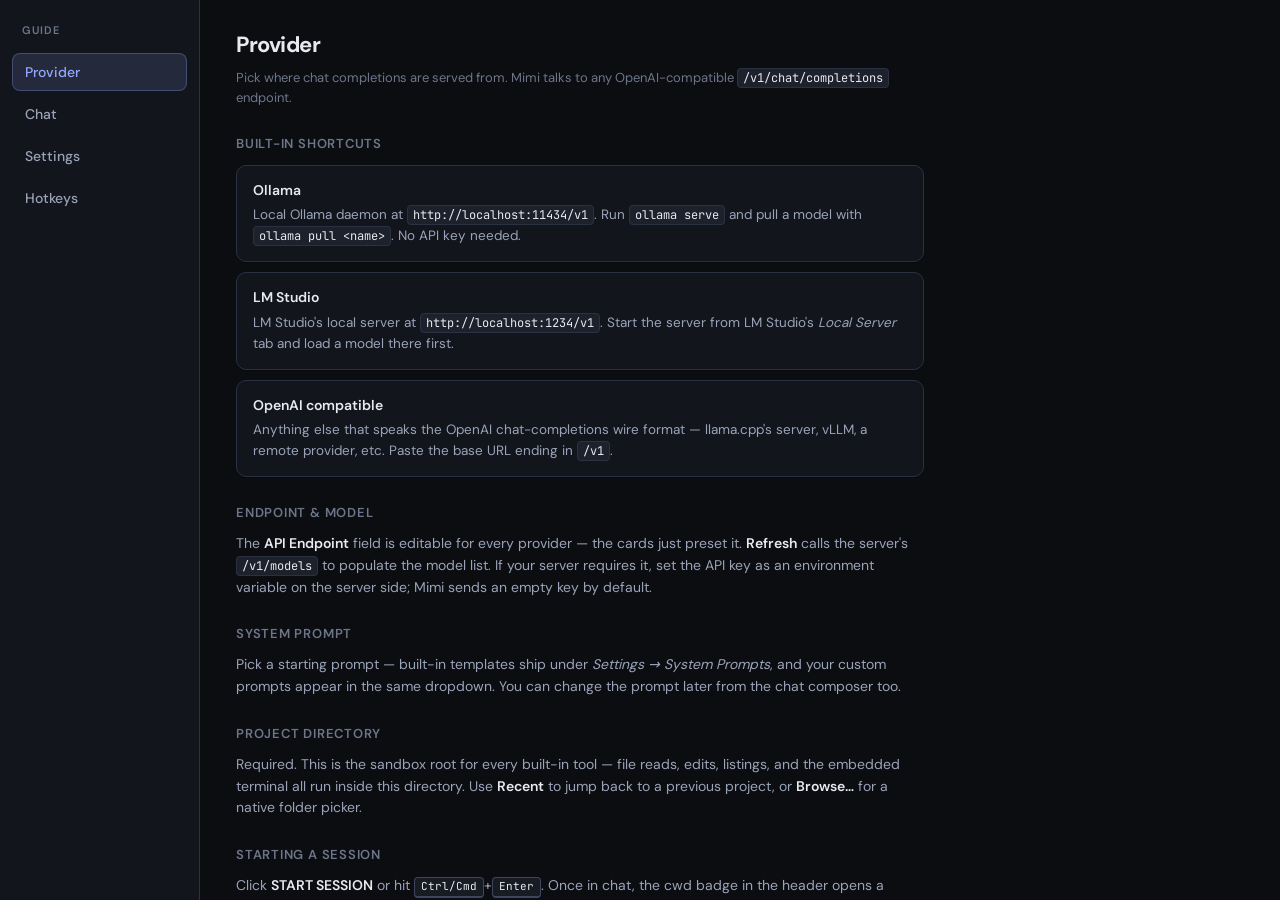
==== src/frontend/help.html @ 5d168970 "Add terminal and user guide" ====
<!DOCTYPE html>
<html lang="en">
<head>
<meta charset="UTF-8">
<meta name="viewport" content="width=device-width, initial-scale=1.0">
<title>Mimi Chat — Guide</title>
<link rel="stylesheet" href="assets/dm-sans/dm-sans.css">
<link rel="stylesheet" href="assets/jetbrains-mono/jetbrains-mono.css">
<link rel="stylesheet" href="theme.css">
<style>
/* Help-window overrides on top of the main app's theme. */
html, body { height: 100%; }
body {
  margin: 0;
  background: var(--canvas);
  color: var(--text);
  font-family: var(--font);
  font-size: 14px;
  line-height: 1.55;
  overflow: hidden;
}
#help-app {
  display: flex;
  height: 100vh;
  width: 100%;
}

/* ── Sidebar ── */
.help-side {
  width: 200px;
  flex-shrink: 0;
  background: var(--surface);
  border-right: 1px solid var(--border);
  padding: 18px 12px;
  display: flex;
  flex-direction: column;
  gap: 4px;
  overflow-y: auto;
}
.help-side-title {
  font-size: 11px;
  font-weight: 600;
  letter-spacing: 0.08em;
  color: var(--text-muted);
  text-transform: uppercase;
  padding: 4px 10px 10px;
}
.help-nav-item {
  background: transparent;
  border: 1px solid transparent;
  color: var(--text-secondary);
  font-family: var(--font);
  font-size: 14px;
  font-weight: 500;
  text-align: left;
  padding: 9px 12px;
  border-radius: var(--radius-sm);
  cursor: pointer;
  transition: color 0.15s, background 0.15s, border-color 0.15s;
}
.help-nav-item:hover {
  color: var(--text);
  background: var(--surface-muted);
}
.help-nav-item.active {
  color: var(--accent);
  background: var(--accent-soft);
  border-color: rgba(147, 168, 255, 0.28);
}

/* ── Content ── */
.help-main {
  flex: 1;
  min-width: 0;
  overflow-y: auto;
}
.help-page { display: none; padding: 28px 36px 48px; max-width: 760px; }
.help-page.active { display: block; }

.help-page h1 {
  margin: 0 0 6px;
  font-size: 22px;
  font-weight: 700;
  letter-spacing: -0.02em;
  color: var(--text);
}
.help-page .help-lede {
  margin: 0 0 22px;
  color: var(--text-muted);
  font-size: 13px;
}
.help-page h2 {
  margin: 26px 0 10px;
  font-size: 13px;
  font-weight: 600;
  letter-spacing: 0.06em;
  text-transform: uppercase;
  color: var(--text-muted);
}
.help-page p { margin: 0 0 12px; color: var(--text-secondary); }
.help-page strong { color: var(--text); font-weight: 600; }
.help-page code {
  font-family: var(--mono);
  font-size: 12px;
  background: var(--surface-muted);
  border: 1px solid var(--border);
  border-radius: 4px;
  padding: 1px 5px;
  color: var(--text);
}
.help-page kbd {
  display: inline-block;
  font-family: var(--mono);
  font-size: 11px;
  background: var(--surface-raised);
  border: 1px solid var(--border-strong);
  border-bottom-width: 2px;
  border-radius: 4px;
  padding: 1px 6px;
  color: var(--text);
  white-space: nowrap;
  line-height: 1.4;
}
.help-page .card {
  background: var(--surface);
  border: 1px solid var(--border);
  border-radius: var(--radius-md);
  padding: 14px 16px;
  margin: 10px 0;
}
.help-page .card + .card { margin-top: 10px; }
.help-page .card-title {
  font-weight: 600;
  color: var(--text);
  margin-bottom: 4px;
}
.help-page .card-body {
  color: var(--text-secondary);
  font-size: 13.5px;
}
.help-page ul {
  margin: 6px 0 12px;
  padding-left: 20px;
  color: var(--text-secondary);
}
.help-page li { margin: 4px 0; }
.help-page li > strong { color: var(--text); }

/* ── Hotkeys table ── */
.hk-group { margin: 14px 0 22px; }
.hk-group-title {
  font-size: 12px;
  font-weight: 600;
  letter-spacing: 0.06em;
  text-transform: uppercase;
  color: var(--accent);
  margin-bottom: 8px;
}
.hk-table {
  width: 100%;
  border-collapse: collapse;
  background: var(--surface);
  border: 1px solid var(--border);
  border-radius: var(--radius-md);
  overflow: hidden;
}
.hk-table tr + tr td { border-top: 1px solid var(--border); }
.hk-table td {
  padding: 8px 14px;
  font-size: 13px;
  vertical-align: top;
  color: var(--text-secondary);
}
.hk-table td:first-child {
  width: 220px;
  white-space: nowrap;
  color: var(--text);
}
</style>
</head>
<body>

<div id="help-app">
  <nav class="help-side" role="tablist" aria-label="Guide sections">
    <div class="help-side-title">Guide</div>
    <button type="button" class="help-nav-item active" data-page="provider" role="tab">Provider</button>
    <button type="button" class="help-nav-item" data-page="chat" role="tab">Chat</button>
    <button type="button" class="help-nav-item" data-page="settings" role="tab">Settings</button>
    <button type="button" class="help-nav-item" data-page="hotkeys" role="tab">Hotkeys</button>
  </nav>

  <main class="help-main">

    <!-- ─────────── PROVIDER ─────────── -->
    <section class="help-page active" id="page-provider" role="tabpanel" aria-label="Provider">
      <h1>Provider</h1>
      <p class="help-lede">Pick where chat completions are served from. Mimi talks to any OpenAI-compatible <code>/v1/chat/completions</code> endpoint.</p>

      <h2>Built-in shortcuts</h2>
      <div class="card">
        <div class="card-title">Ollama</div>
        <div class="card-body">Local Ollama daemon at <code>http://localhost:11434/v1</code>. Run <code>ollama serve</code> and pull a model with <code>ollama pull &lt;name&gt;</code>. No API key needed.</div>
      </div>
      <div class="card">
        <div class="card-title">LM Studio</div>
        <div class="card-body">LM Studio's local server at <code>http://localhost:1234/v1</code>. Start the server from LM Studio's <em>Local Server</em> tab and load a model there first.</div>
      </div>
      <div class="card">
        <div class="card-title">OpenAI compatible</div>
        <div class="card-body">Anything else that speaks the OpenAI chat-completions wire format — llama.cpp's server, vLLM, a remote provider, etc. Paste the base URL ending in <code>/v1</code>.</div>
      </div>

      <h2>Endpoint &amp; model</h2>
      <p>The <strong>API Endpoint</strong> field is editable for every provider — the cards just preset it. <strong>Refresh</strong> calls the server's <code>/v1/models</code> to populate the model list. If your server requires it, set the API key as an environment variable on the server side; Mimi sends an empty key by default.</p>

      <h2>System prompt</h2>
      <p>Pick a starting prompt — built-in templates ship under <em>Settings → System Prompts</em>, and your custom prompts appear in the same dropdown. You can change the prompt later from the chat composer too.</p>

      <h2>Project directory</h2>
      <p>Required. This is the sandbox root for every built-in tool — file reads, edits, listings, and the embedded terminal all run inside this directory. Use <strong>Recent</strong> to jump back to a previous project, or <strong>Browse…</strong> for a native folder picker.</p>

      <h2>Starting a session</h2>
      <p>Click <strong>START SESSION</strong> or hit <kbd>Ctrl/Cmd</kbd>+<kbd>Enter</kbd>. Once in chat, the cwd badge in the header opens a directory switcher and the model badge swaps the active model — to change <em>provider</em> or <em>endpoint</em>, restart Mimi.</p>
    </section>

    <!-- ─────────── CHAT ─────────── -->
    <section class="help-page" id="page-chat" role="tabpanel" aria-label="Chat">
      <h1>Chat</h1>
      <p class="help-lede">The composer is the home base. Most features are one keystroke or one badge away.</p>

      <h2>Composer basics</h2>
      <ul>
        <li><strong>Send:</strong> <kbd>Enter</kbd>. <strong>Newline:</strong> <kbd>Shift</kbd>+<kbd>Enter</kbd>.</li>
        <li><strong>Focus from anywhere:</strong> <kbd>Ctrl/Cmd</kbd>+<kbd>I</kbd>.</li>
        <li><strong>Stop a reply mid-stream:</strong> the <em>stop</em> button or <kbd>Esc</kbd>.</li>
      </ul>

      <h2>Images</h2>
      <p>Mimi supports image input on vision models. Three ways to attach:</p>
      <ul>
        <li><strong>Drag &amp; drop</strong> image files straight into the composer — no need to aim for a tiny target, anywhere on the input is fine.</li>
        <li><strong>Paste</strong> from the clipboard with <kbd>Ctrl/Cmd</kbd>+<kbd>V</kbd> (e.g. after a screenshot).</li>
        <li>Each attached image becomes a draggable pill above the text. Reorder by dragging; remove with the × on the pill.</li>
      </ul>

      <h2>Extended thinking</h2>
      <p>The <strong>thinking</strong> badge toggles whether the request asks the model for its hidden reasoning track. When on, thinking blocks render as collapsible cards above the reply. Toggle from the badge, with <kbd>Ctrl/Cmd</kbd>+<kbd>T</kbd>, or the <code>/think</code> slash command.</p>

      <h2>Accept Edits</h2>
      <p>The <strong>Accept Edits</strong> badge controls the tool permission flow. When <em>off</em>, every mutating tool call (edits, file moves, terminal writes you've gated, etc.) opens a permission modal. When <em>on</em>, calls run immediately — still sandboxed to the project directory. Toggle from the badge, with <kbd>Shift</kbd>+<kbd>Tab</kbd>, or <code>/autoedit</code>.</p>

      <div class="card">
        <div class="card-title">The tool-permission modal</div>
        <div class="card-body">Shows the tool name and a preview of the action. <kbd>Ctrl/Cmd</kbd>+<kbd>Enter</kbd> allows, <kbd>Esc</kbd> denies. Use the deny-reason field (<kbd>Alt</kbd>+<kbd>Esc</kbd> to focus it) to give the model a hint about what to do differently.</div>
      </div>

      <h2>System prompts</h2>
      <p>The prompt badge in the input bar shows the active system prompt. Click it (or <kbd>Ctrl/Cmd</kbd>+<kbd>P</kbd>, or <code>/system</code>) to switch. Manage the full library under <em>Settings → System Prompts</em>.</p>

      <h2>Slash commands</h2>
      <p>Type <kbd>/</kbd> at the start of an empty composer for the menu, or just type the command and send.</p>
      <ul>
        <li><code>/clear</code> — wipe the conversation context.</li>
        <li><code>/think</code> — toggle extended thinking.</li>
        <li><code>/autoedit</code> — toggle Accept-Edits.</li>
        <li><code>/model</code> — open the model picker.</li>
        <li><code>/system</code> — open the system-prompt picker.</li>
        <li><code>/save-md</code> — export the conversation as Markdown.</li>
        <li><code>/save-json</code> — export the raw conversation + tool payload as JSON (debug).</li>
      </ul>

      <h2>Terminal snapshots (<kbd>@</kbd>)</h2>
      <p>Type <kbd>@</kbd> in the composer to attach a snapshot of an open terminal tab into the message — useful for asking the model about command output without copy/pasting.</p>

      <h2>Embedded terminal</h2>
      <p>Toggle the panel with <kbd>Ctrl/Cmd</kbd>+<kbd>Shift</kbd>+<kbd>`</kbd>. It opens a real PTY rooted in your project directory. Tabs: <kbd>Ctrl/Cmd</kbd>+<kbd>Shift</kbd>+<kbd>T</kbd> new, <kbd>Ctrl/Cmd</kbd>+<kbd>Shift</kbd>+<kbd>W</kbd> close, <kbd>Ctrl/Cmd</kbd>+<kbd>PgUp</kbd>/<kbd>PgDn</kbd> switch, <kbd>F2</kbd> rename.</p>

      <h2>Scrolling &amp; follow</h2>
      <ul>
        <li><kbd>Ctrl/Cmd</kbd>+<kbd>J</kbd> jumps to the bottom and re-engages auto-follow.</li>
        <li><kbd>Ctrl/Cmd</kbd>+<kbd>K</kbd> scrolls to the top of the latest assistant turn.</li>
        <li>The <em>follow</em> toggle in the scroll cluster controls whether new tokens auto-scroll the view down.</li>
      </ul>

      <h2>Copy &amp; export</h2>
      <p>Each message, thinking block, and tool card has a copy button that lifts the raw content to your clipboard. For full-conversation export, use <code>/save-md</code> or <code>/save-json</code>.</p>
    </section>

    <!-- ─────────── SETTINGS ─────────── -->
    <section class="help-page" id="page-settings" role="tabpanel" aria-label="Settings">
      <h1>Settings</h1>
      <p class="help-lede">Open from the gear button in any header or with <kbd>Ctrl/Cmd</kbd>+<kbd>,</kbd>. Same hotkey closes it. Cycle tabs with <kbd>Ctrl</kbd>+<kbd>PgUp</kbd>/<kbd>PgDn</kbd> (or <kbd>Cmd</kbd>+<kbd>Shift</kbd>+<kbd>[</kbd>/<kbd>]</kbd> on macOS).</p>

      <h2>System Prompts</h2>
      <p>A library of system prompts, stored under <code>~/.mimi-chat/</code>. The left pane lists prompts; the right pane is the editor.</p>
      <ul>
        <li><strong>+ Add from template</strong> seeds a new prompt from one of the built-in role templates (coding agent, writing editor, tutor, brainstorm partner, etc.).</li>
        <li><strong>+ New</strong> creates a blank prompt; <strong>Clone</strong> duplicates the selected one; <strong>Delete</strong> removes it.</li>
        <li>The <em>active</em> prompt is set from the chat composer or the setup screen, not here.</li>
      </ul>

      <h2>Sampling</h2>
      <p>These fields are merged into every <code>/v1/chat/completions</code> request. Backends that don't support a field usually ignore it.</p>
      <ul>
        <li><strong>Temperature</strong> — randomness of token choice (typical 0–1).</li>
        <li><strong>Top-p</strong> — nucleus sampling mass (0–1).</li>
        <li><strong>Top-k</strong> — limit to the <em>k</em> most likely tokens (llama.cpp-style backends).</li>
        <li><strong>Min-p</strong> — dynamic probability floor relative to the top token.</li>
        <li><strong>Repeat penalty</strong> — discourages repeating tokens (<code>1</code> = off on most servers).</li>
      </ul>
      <p><em>Restore defaults</em> resets every field at once.</p>

      <h2>Tools</h2>
      <p>Two sub-sections.</p>
      <ul>
        <li><strong><code>read_file</code> token cap</strong> — if a single read would return more than this many estimated tokens, the call is refused so the model re-reads in parts via <code>offset</code> and <code>limit</code>. Default <code>10000</code>.</li>
        <li><strong>Built-in tools</strong> — per-tool permission policy (<em>Allow</em> or <em>Ask</em>). Read-only tools default to Allow; mutating tools default to Ask. The chat-side <strong>Accept Edits</strong> badge bypasses every Ask while it's on.</li>
      </ul>

      <h2>Ignore</h2>
      <p>Patterns matching these are skipped by file-listing/search tools and refused by file-touching tools. The goal is to keep small models from wasting context on caches, deps, and build outputs.</p>
      <ul>
        <li><strong>Honor project <code>.gitignore</code></strong> — when on, the project root's <code>.gitignore</code> is layered on top of the patterns below.</li>
        <li><strong>Patterns</strong> — one per line, <code>.gitignore</code> syntax. Negation (<code>!</code>) and trailing-slash directory rules work like in git. <code>#</code> starts a comment.</li>
      </ul>

      <h2>DevTools</h2>
      <p>The <em>DevTools</em> button in the settings header opens Chromium's bundled inspector attached to this window. <kbd>Ctrl/Cmd</kbd>+<kbd>Shift</kbd>+<kbd>I</kbd> works from anywhere in the app.</p>
    </section>

    <!-- ─────────── HOTKEYS ─────────── -->
    <section class="help-page" id="page-hotkeys" role="tabpanel" aria-label="Hotkeys">
      <h1>Hotkeys</h1>
      <p class="help-lede">Organized by where each one is active. macOS users: <kbd>Cmd</kbd> wherever <kbd>Ctrl</kbd> is shown unless noted.</p>

      <div class="hk-group">
        <div class="hk-group-title">Global</div>
        <table class="hk-table">
          <tr><td><kbd>Ctrl/Cmd</kbd>+<kbd>,</kbd></td><td>Toggle Settings</td></tr>
          <tr><td><kbd>Ctrl/Cmd</kbd>+<kbd>Shift</kbd>+<kbd>I</kbd></td><td>Open Chromium DevTools</td></tr>
        </table>
      </div>

      <div class="hk-group">
        <div class="hk-group-title">Setup screen</div>
        <table class="hk-table">
          <tr><td><kbd>Ctrl/Cmd</kbd>+<kbd>Enter</kbd></td><td>Start the session</td></tr>
        </table>
      </div>

      <div class="hk-group">
        <div class="hk-group-title">Chat — composer</div>
        <table class="hk-table">
          <tr><td><kbd>Ctrl/Cmd</kbd>+<kbd>I</kbd></td><td>Focus the composer</td></tr>
          <tr><td><kbd>Enter</kbd></td><td>Send message</td></tr>
          <tr><td><kbd>Shift</kbd>+<kbd>Enter</kbd></td><td>Insert a line break</td></tr>
          <tr><td><kbd>Esc</kbd></td><td>Stop the in-flight reply</td></tr>
          <tr><td><kbd>/</kbd></td><td>Open the slash-command menu</td></tr>
          <tr><td><kbd>@</kbd></td><td>Insert a terminal-snapshot reference</td></tr>
          <tr><td><kbd>Ctrl/Cmd</kbd>+<kbd>T</kbd></td><td>Toggle extended thinking</td></tr>
          <tr><td><kbd>Shift</kbd>+<kbd>Tab</kbd></td><td>Toggle Accept-Edits</td></tr>
          <tr><td><kbd>Ctrl/Cmd</kbd>+<kbd>P</kbd></td><td>Toggle the system-prompt picker</td></tr>
          <tr><td><kbd>Ctrl/Cmd</kbd>+<kbd>Z</kbd> / <kbd>Y</kbd></td><td>Undo / redo composer text</td></tr>
        </table>
      </div>

      <div class="hk-group">
        <div class="hk-group-title">Chat — viewport</div>
        <table class="hk-table">
          <tr><td><kbd>Ctrl/Cmd</kbd>+<kbd>J</kbd></td><td>Jump to bottom + resume follow</td></tr>
          <tr><td><kbd>Ctrl/Cmd</kbd>+<kbd>K</kbd></td><td>Top of the latest assistant turn</td></tr>
        </table>
      </div>

      <div class="hk-group">
        <div class="hk-group-title">Slash menu &amp; pickers</div>
        <table class="hk-table">
          <tr><td><kbd>↑</kbd> / <kbd>↓</kbd></td><td>Move highlight</td></tr>
          <tr><td><kbd>Enter</kbd> (slash) / <kbd>Tab</kbd></td><td>Run highlighted command</td></tr>
          <tr><td><kbd>Enter</kbd> (picker)</td><td>Select highlighted item</td></tr>
          <tr><td><kbd>Esc</kbd></td><td>Close the menu / picker</td></tr>
        </table>
      </div>

      <div class="hk-group">
        <div class="hk-group-title">Tool-permission modal</div>
        <table class="hk-table">
          <tr><td><kbd>Ctrl/Cmd</kbd>+<kbd>Enter</kbd></td><td>Allow the call</td></tr>
          <tr><td><kbd>Esc</kbd></td><td>Deny the call</td></tr>
          <tr><td><kbd>Alt</kbd>+<kbd>Esc</kbd></td><td>Focus the deny-reason field</td></tr>
        </table>
      </div>

      <div class="hk-group">
        <div class="hk-group-title">Terminal panel (chat screen)</div>
        <table class="hk-table">
          <tr><td><kbd>Ctrl/Cmd</kbd>+<kbd>Shift</kbd>+<kbd>`</kbd></td><td>Toggle terminal panel</td></tr>
          <tr><td><kbd>Ctrl/Cmd</kbd>+<kbd>Shift</kbd>+<kbd>T</kbd></td><td>New tab</td></tr>
          <tr><td><kbd>Ctrl/Cmd</kbd>+<kbd>Shift</kbd>+<kbd>W</kbd></td><td>Close current tab</td></tr>
          <tr><td><kbd>Ctrl</kbd>+<kbd>PgUp</kbd> / <kbd>PgDn</kbd></td><td>Switch tabs (Linux / Windows)</td></tr>
          <tr><td><kbd>Cmd</kbd>+<kbd>Shift</kbd>+<kbd>[</kbd> / <kbd>]</kbd></td><td>Switch tabs (macOS)</td></tr>
          <tr><td><kbd>F2</kbd> or double-click label</td><td>Rename current tab</td></tr>
          <tr><td><kbd>Esc</kbd></td><td>Close terminal panel</td></tr>
        </table>
      </div>

      <div class="hk-group">
        <div class="hk-group-title">Settings screen</div>
        <table class="hk-table">
          <tr><td><kbd>Ctrl</kbd>+<kbd>PgUp</kbd> / <kbd>PgDn</kbd></td><td>Cycle tabs (Linux / Windows)</td></tr>
          <tr><td><kbd>Cmd</kbd>+<kbd>Shift</kbd>+<kbd>[</kbd> / <kbd>]</kbd></td><td>Cycle tabs (macOS)</td></tr>
        </table>
      </div>
    </section>

  </main>
</div>

<script>
(function () {
  const items = document.querySelectorAll('.help-nav-item');
  const pages = document.querySelectorAll('.help-page');

  function show(name) {
    items.forEach(b => b.classList.toggle('active', b.dataset.page === name));
    pages.forEach(p => p.classList.toggle('active', p.id === 'page-' + name));
    try { history.replaceState(null, '', '#' + name); } catch {}
    const main = document.querySelector('.help-main');
    if (main) main.scrollTop = 0;
  }

  items.forEach(b => b.addEventListener('click', () => show(b.dataset.page)));

  // Deep-link via hash so the host can hint a starting page.
  const initial = (location.hash || '').replace(/^#/, '');
  const valid = ['provider', 'chat', 'settings', 'hotkeys'];
  if (valid.includes(initial)) show(initial);
})();
</script>
</body>
</html>
---- src/frontend/assets/dm-sans/dm-sans.css ----
/* DM Sans — self-hosted subset matching theme (latin + latin-ext, weights 400–700).
   See LICENSE.txt and SOURCE.txt. */

@font-face {
  font-family: 'DM Sans';
  font-style: normal;
  font-weight: 400;
  font-display: swap;
  src: url(./rP2Hp2ywxg089UriCZ2IHSeH.woff2) format('woff2');
  unicode-range: U+0100-02BA, U+02BD-02C5, U+02C7-02CC, U+02CE-02D7, U+02DD-02FF, U+0304, U+0308, U+0329, U+1D00-1DBF, U+1E00-1E9F, U+1EF2-1EFF, U+2020, U+20A0-20AB, U+20AD-20C0, U+2113, U+2C60-2C7F, U+A720-A7FF;
}

@font-face {
  font-family: 'DM Sans';
  font-style: normal;
  font-weight: 400;
  font-display: swap;
  src: url(./rP2Hp2ywxg089UriCZOIHQ.woff2) format('woff2');
  unicode-range: U+0000-00FF, U+0131, U+0152-0153, U+02BB-02BC, U+02C6, U+02DA, U+02DC, U+0304, U+0308, U+0329, U+2000-206F, U+20AC, U+2122, U+2191, U+2193, U+2212, U+2215, U+FEFF, U+FFFD;
}

@font-face {
  font-family: 'DM Sans';
  font-style: normal;
  font-weight: 500;
  font-display: swap;
  src: url(./rP2Hp2ywxg089UriCZ2IHSeH.woff2) format('woff2');
  unicode-range: U+0100-02BA, U+02BD-02C5, U+02C7-02CC, U+02CE-02D7, U+02DD-02FF, U+0304, U+0308, U+0329, U+1D00-1DBF, U+1E00-1E9F, U+1EF2-1EFF, U+2020, U+20A0-20AB, U+20AD-20C0, U+2113, U+2C60-2C7F, U+A720-A7FF;
}

@font-face {
  font-family: 'DM Sans';
  font-style: normal;
  font-weight: 500;
  font-display: swap;
  src: url(./rP2Hp2ywxg089UriCZOIHQ.woff2) format('woff2');
  unicode-range: U+0000-00FF, U+0131, U+0152-0153, U+02BB-02BC, U+02C6, U+02DA, U+02DC, U+0304, U+0308, U+0329, U+2000-206F, U+20AC, U+2122, U+2191, U+2193, U+2212, U+2215, U+FEFF, U+FFFD;
}

@font-face {
  font-family: 'DM Sans';
  font-style: normal;
  font-weight: 600;
  font-display: swap;
  src: url(./rP2Hp2ywxg089UriCZ2IHSeH.woff2) format('woff2');
  unicode-range: U+0100-02BA, U+02BD-02C5, U+02C7-02CC, U+02CE-02D7, U+02DD-02FF, U+0304, U+0308, U+0329, U+1D00-1DBF, U+1E00-1E9F, U+1EF2-1EFF, U+2020, U+20A0-20AB, U+20AD-20C0, U+2113, U+2C60-2C7F, U+A720-A7FF;
}

@font-face {
  font-family: 'DM Sans';
  font-style: normal;
  font-weight: 600;
  font-display: swap;
  src: url(./rP2Hp2ywxg089UriCZOIHQ.woff2) format('woff2');
  unicode-range: U+0000-00FF, U+0131, U+0152-0153, U+02BB-02BC, U+02C6, U+02DA, U+02DC, U+0304, U+0308, U+0329, U+2000-206F, U+20AC, U+2122, U+2191, U+2193, U+2212, U+2215, U+FEFF, U+FFFD;
}

@font-face {
  font-family: 'DM Sans';
  font-style: normal;
  font-weight: 700;
  font-display: swap;
  src: url(./rP2Hp2ywxg089UriCZ2IHSeH.woff2) format('woff2');
  unicode-range: U+0100-02BA, U+02BD-02C5, U+02C7-02CC, U+02CE-02D7, U+02DD-02FF, U+0304, U+0308, U+0329, U+1D00-1DBF, U+1E00-1E9F, U+1EF2-1EFF, U+2020, U+20A0-20AB, U+20AD-20C0, U+2113, U+2C60-2C7F, U+A720-A7FF;
}

@font-face {
  font-family: 'DM Sans';
  font-style: normal;
  font-weight: 700;
  font-display: swap;
  src: url(./rP2Hp2ywxg089UriCZOIHQ.woff2) format('woff2');
  unicode-range: U+0000-00FF, U+0131, U+0152-0153, U+02BB-02BC, U+02C6, U+02DA, U+02DC, U+0304, U+0308, U+0329, U+2000-206F, U+20AC, U+2122, U+2191, U+2193, U+2212, U+2215, U+FEFF, U+FFFD;
}
---- src/frontend/assets/jetbrains-mono/jetbrains-mono.css ----
/* JetBrains Mono — self-hosted subset (weights 400, 500, 600).
   See LICENSE.txt and SOURCE.txt. */

@font-face {
  font-family: 'JetBrains Mono';
  font-style: normal;
  font-weight: 400;
  font-display: swap;
  src: url(./tDbv2o-flEEny0FZhsfKu5WU4zr3E_BX0PnT8RD8yKwBNntkaToggR7BYRbKPx3cwhsk.woff2) format('woff2');
  unicode-range: U+0460-052F, U+1C80-1C8A, U+20B4, U+2DE0-2DFF, U+A640-A69F, U+FE2E-FE2F;
}

@font-face {
  font-family: 'JetBrains Mono';
  font-style: normal;
  font-weight: 400;
  font-display: swap;
  src: url(./tDbv2o-flEEny0FZhsfKu5WU4zr3E_BX0PnT8RD8yKwBNntkaToggR7BYRbKPxTcwhsk.woff2) format('woff2');
  unicode-range: U+0301, U+0400-045F, U+0490-0491, U+04B0-04B1, U+2116;
}

@font-face {
  font-family: 'JetBrains Mono';
  font-style: normal;
  font-weight: 400;
  font-display: swap;
  src: url(./tDbv2o-flEEny0FZhsfKu5WU4zr3E_BX0PnT8RD8yKwBNntkaToggR7BYRbKPxPcwhsk.woff2) format('woff2');
  unicode-range: U+0370-0377, U+037A-037F, U+0384-038A, U+038C, U+038E-03A1, U+03A3-03FF;
}

@font-face {
  font-family: 'JetBrains Mono';
  font-style: normal;
  font-weight: 400;
  font-display: swap;
  src: url(./tDbv2o-flEEny0FZhsfKu5WU4zr3E_BX0PnT8RD8yKwBNntkaToggR7BYRbKPx_cwhsk.woff2) format('woff2');
  unicode-range: U+0102-0103, U+0110-0111, U+0128-0129, U+0168-0169, U+01A0-01A1, U+01AF-01B0, U+0300-0301, U+0303-0304, U+0308-0309, U+0323, U+0329, U+1EA0-1EF9, U+20AB;
}

@font-face {
  font-family: 'JetBrains Mono';
  font-style: normal;
  font-weight: 400;
  font-display: swap;
  src: url(./tDbv2o-flEEny0FZhsfKu5WU4zr3E_BX0PnT8RD8yKwBNntkaToggR7BYRbKPx7cwhsk.woff2) format('woff2');
  unicode-range: U+0100-02BA, U+02BD-02C5, U+02C7-02CC, U+02CE-02D7, U+02DD-02FF, U+0304, U+0308, U+0329, U+1D00-1DBF, U+1E00-1E9F, U+1EF2-1EFF, U+2020, U+20A0-20AB, U+20AD-20C0, U+2113, U+2C60-2C7F, U+A720-A7FF;
}

@font-face {
  font-family: 'JetBrains Mono';
  font-style: normal;
  font-weight: 400;
  font-display: swap;
  src: url(./tDbv2o-flEEny0FZhsfKu5WU4zr3E_BX0PnT8RD8yKwBNntkaToggR7BYRbKPxDcwg.woff2) format('woff2');
  unicode-range: U+0000-00FF, U+0131, U+0152-0153, U+02BB-02BC, U+02C6, U+02DA, U+02DC, U+0304, U+0308, U+0329, U+2000-206F, U+20AC, U+2122, U+2191, U+2193, U+2212, U+2215, U+FEFF, U+FFFD;
}

@font-face {
  font-family: 'JetBrains Mono';
  font-style: normal;
  font-weight: 500;
  font-display: swap;
  src: url(./tDbv2o-flEEny0FZhsfKu5WU4zr3E_BX0PnT8RD8yKwBNntkaToggR7BYRbKPx3cwhsk.woff2) format('woff2');
  unicode-range: U+0460-052F, U+1C80-1C8A, U+20B4, U+2DE0-2DFF, U+A640-A69F, U+FE2E-FE2F;
}

@font-face {
  font-family: 'JetBrains Mono';
  font-style: normal;
  font-weight: 500;
  font-display: swap;
  src: url(./tDbv2o-flEEny0FZhsfKu5WU4zr3E_BX0PnT8RD8yKwBNntkaToggR7BYRbKPxTcwhsk.woff2) format('woff2');
  unicode-range: U+0301, U+0400-045F, U+0490-0491, U+04B0-04B1, U+2116;
}

@font-face {
  font-family: 'JetBrains Mono';
  font-style: normal;
  font-weight: 500;
  font-display: swap;
  src: url(./tDbv2o-flEEny0FZhsfKu5WU4zr3E_BX0PnT8RD8yKwBNntkaToggR7BYRbKPxPcwhsk.woff2) format('woff2');
  unicode-range: U+0370-0377, U+037A-037F, U+0384-038A, U+038C, U+038E-03A1, U+03A3-03FF;
}

@font-face {
  font-family: 'JetBrains Mono';
  font-style: normal;
  font-weight: 500;
  font-display: swap;
  src: url(./tDbv2o-flEEny0FZhsfKu5WU4zr3E_BX0PnT8RD8yKwBNntkaToggR7BYRbKPx_cwhsk.woff2) format('woff2');
  unicode-range: U+0102-0103, U+0110-0111, U+0128-0129, U+0168-0169, U+01A0-01A1, U+01AF-01B0, U+0300-0301, U+0303-0304, U+0308-0309, U+0323, U+0329, U+1EA0-1EF9, U+20AB;
}

@font-face {
  font-family: 'JetBrains Mono';
  font-style: normal;
  font-weight: 500;
  font-display: swap;
  src: url(./tDbv2o-flEEny0FZhsfKu5WU4zr3E_BX0PnT8RD8yKwBNntkaToggR7BYRbKPx7cwhsk.woff2) format('woff2');
  unicode-range: U+0100-02BA, U+02BD-02C5, U+02C7-02CC, U+02CE-02D7, U+02DD-02FF, U+0304, U+0308, U+0329, U+1D00-1DBF, U+1E00-1E9F, U+1EF2-1EFF, U+2020, U+20A0-20AB, U+20AD-20C0, U+2113, U+2C60-2C7F, U+A720-A7FF;
}

@font-face {
  font-family: 'JetBrains Mono';
  font-style: normal;
  font-weight: 500;
  font-display: swap;
  src: url(./tDbv2o-flEEny0FZhsfKu5WU4zr3E_BX0PnT8RD8yKwBNntkaToggR7BYRbKPxDcwg.woff2) format('woff2');
  unicode-range: U+0000-00FF, U+0131, U+0152-0153, U+02BB-02BC, U+02C6, U+02DA, U+02DC, U+0304, U+0308, U+0329, U+2000-206F, U+20AC, U+2122, U+2191, U+2193, U+2212, U+2215, U+FEFF, U+FFFD;
}

@font-face {
  font-family: 'JetBrains Mono';
  font-style: normal;
  font-weight: 600;
  font-display: swap;
  src: url(./tDbv2o-flEEny0FZhsfKu5WU4zr3E_BX0PnT8RD8yKwBNntkaToggR7BYRbKPx3cwhsk.woff2) format('woff2');
  unicode-range: U+0460-052F, U+1C80-1C8A, U+20B4, U+2DE0-2DFF, U+A640-A69F, U+FE2E-FE2F;
}

@font-face {
  font-family: 'JetBrains Mono';
  font-style: normal;
  font-weight: 600;
  font-display: swap;
  src: url(./tDbv2o-flEEny0FZhsfKu5WU4zr3E_BX0PnT8RD8yKwBNntkaToggR7BYRbKPxTcwhsk.woff2) format('woff2');
  unicode-range: U+0301, U+0400-045F, U+0490-0491, U+04B0-04B1, U+2116;
}

@font-face {
  font-family: 'JetBrains Mono';
  font-style: normal;
  font-weight: 600;
  font-display: swap;
  src: url(./tDbv2o-flEEny0FZhsfKu5WU4zr3E_BX0PnT8RD8yKwBNntkaToggR7BYRbKPxPcwhsk.woff2) format('woff2');
  unicode-range: U+0370-0377, U+037A-037F, U+0384-038A, U+038C, U+038E-03A1, U+03A3-03FF;
}

@font-face {
  font-family: 'JetBrains Mono';
  font-style: normal;
  font-weight: 600;
  font-display: swap;
  src: url(./tDbv2o-flEEny0FZhsfKu5WU4zr3E_BX0PnT8RD8yKwBNntkaToggR7BYRbKPx_cwhsk.woff2) format('woff2');
  unicode-range: U+0102-0103, U+0110-0111, U+0128-0129, U+0168-0169, U+01A0-01A1, U+01AF-01B0, U+0300-0301, U+0303-0304, U+0308-0309, U+0323, U+0329, U+1EA0-1EF9, U+20AB;
}

@font-face {
  font-family: 'JetBrains Mono';
  font-style: normal;
  font-weight: 600;
  font-display: swap;
  src: url(./tDbv2o-flEEny0FZhsfKu5WU4zr3E_BX0PnT8RD8yKwBNntkaToggR7BYRbKPx7cwhsk.woff2) format('woff2');
  unicode-range: U+0100-02BA, U+02BD-02C5, U+02C7-02CC, U+02CE-02D7, U+02DD-02FF, U+0304, U+0308, U+0329, U+1D00-1DBF, U+1E00-1E9F, U+1EF2-1EFF, U+2020, U+20A0-20AB, U+20AD-20C0, U+2113, U+2C60-2C7F, U+A720-A7FF;
}

@font-face {
  font-family: 'JetBrains Mono';
  font-style: normal;
  font-weight: 600;
  font-display: swap;
  src: url(./tDbv2o-flEEny0FZhsfKu5WU4zr3E_BX0PnT8RD8yKwBNntkaToggR7BYRbKPxDcwg.woff2) format('woff2');
  unicode-range: U+0000-00FF, U+0131, U+0152-0153, U+02BB-02BC, U+02C6, U+02DA, U+02DC, U+0304, U+0308, U+0329, U+2000-206F, U+20AC, U+2122, U+2191, U+2193, U+2212, U+2215, U+FEFF, U+FFFD;
}
---- src/frontend/theme.css ----
/* Mimi UI — visual theme aligned with revision01.html (Super Code dashboard) */

:root {
  color-scheme: dark;
  --canvas: #0b0d11;
  --surface: #12151c;
  --surface-raised: #171b24;
  --surface-muted: #1c212c;
  --border: #2a3142;
  --border-strong: #3d465c;
  --text: #e8eaef;
  --text-secondary: #9aa3b8;
  --text-muted: #6d7689;
  --text-faint: #4f5666;
  --accent: #93a8ff;
  --accent-dim: #5c6fa8;
  --accent-soft: rgba(147, 168, 255, 0.14);
  --path: #b8becd;
  --teal: #5eead4;
  --teal-muted: rgba(94, 234, 212, 0.12);
  --amber: #fcd34d;
  --amber-muted: rgba(252, 211, 77, 0.12);
  --rose: #fb7185;
  --rose-muted: rgba(251, 113, 133, 0.12);
  --green: #4ade80;
  --green-muted: rgba(74, 222, 128, 0.14);
  --orange: #fdba74;
  --orange-muted: rgba(253, 186, 116, 0.12);
  --violet-soft: rgba(167, 139, 250, 0.15);
  --violet: #c4b5fd;
  --radius-lg: 14px;
  --radius-md: 10px;
  --radius-sm: 8px;
  --radius-pill: 999px;
  --shadow-sm: 0 1px 0 rgba(0, 0, 0, 0.35);
  --shadow-md: 0 8px 24px rgba(0, 0, 0, 0.35);
  --font: "DM Sans", system-ui, -apple-system, sans-serif;
  --mono: "JetBrains Mono", ui-monospace, monospace;
}

*,
*::before,
*::after {
  box-sizing: border-box;
  margin: 0;
  padding: 0;
}

html,
body {
  height: 100%;
  min-height: 100%;
}

body {
  font-family: var(--font);
  background: var(--canvas);
  color: var(--text);
  font-size: 14px;
  line-height: 1.5;
  -webkit-font-smoothing: antialiased;
  overflow: hidden;
  display: flex;
  flex-direction: column;
  /* JetBrains Mono ships programming ligatures for ==, !=, ===, !==, ->, =>, etc.
     They look pretty but obscure the literal characters in code previews and tool
     args, which matters when the user is reviewing what the model actually sent.
     Disable globally — variable-width fonts here don't use these features. */
  font-variant-ligatures: none;
  font-feature-settings: "liga" 0, "calt" 0;
}

#app {
  display: flex;
  flex-direction: column;
  flex: 1;
  min-height: 0;
  min-width: 650px;
  overflow: hidden;
}

.screen {
  display: none;
  flex: 1;
  flex-direction: column;
  min-height: 0;
  overflow: hidden;
}
.screen.active {
  display: flex;
}

::-webkit-scrollbar {
  width: 8px;
  height: 8px;
}
::-webkit-scrollbar-track {
  background: transparent;
}
::-webkit-scrollbar-thumb {
  background: var(--border-strong);
  border-radius: 4px;
  border: 2px solid var(--canvas);
}

/* ── Headers (setup + chat + settings) ── */
.hdr,
.settings-hdr {
  display: flex;
  align-items: center;
  gap: 12px;
  padding: 10px 20px;
  min-height: 48px;
  background: var(--surface);
  border-bottom: 1px solid var(--border);
  flex-shrink: 0;
  position: sticky;
  top: 0;
  z-index: 45;
  box-shadow: var(--shadow-sm);
}

.hdr-wordmark,
.hdr-label {
  font-size: 13px;
  font-weight: 600;
  color: var(--text);
  letter-spacing: -0.02em;
  flex: 1;
}

/* In the chat header, the wordmark hugs left so the cwd badge can sit beside it. */
#screen-chat .hdr-label { flex: 0 0 auto; }

/* Push the trailing model + Settings buttons to the far right of the chat header. */
#screen-chat .hdr-model-badge { margin-left: auto; }

.cwd-btn {
  flex: 0 1 auto;
  min-width: 0;
  display: inline-flex;
  align-items: center;
  gap: 6px;
  padding: 4px 10px;
  height: 28px;
  background: var(--surface-muted);
  border: 1px solid var(--border);
  border-radius: var(--radius-sm);
  color: var(--text-secondary);
  font-family: var(--mono);
  font-size: 11.5px;
  cursor: pointer;
  max-width: 60ch;
  transition: color 0.15s, background 0.15s, border-color 0.15s;
}
.cwd-btn:hover {
  color: var(--text);
  background: var(--surface-raised);
  border-color: var(--border-strong);
}
.cwd-btn:focus-visible {
  outline: none;
  border-color: var(--accent-dim);
  box-shadow: 0 0 0 3px var(--accent-soft);
}
.cwd-icon {
  font-size: 12px;
  line-height: 1;
  opacity: 0.85;
  flex-shrink: 0;
}
.cwd-path {
  min-width: 0;
  white-space: nowrap;
  overflow: hidden;
  text-overflow: ellipsis;
}

.hdr-sub {
  font-weight: 500;
  color: var(--text-muted);
}

.gear-btn {
  background: var(--surface-muted);
  border: 1px solid var(--border);
  border-radius: var(--radius-sm);
  color: var(--text-muted);
  height: 28px;
  padding: 0 12px;
  display: inline-flex;
  align-items: center;
  justify-content: center;
  cursor: pointer;
  font-family: var(--font);
  font-size: 12px;
  font-weight: 500;
  letter-spacing: 0.01em;
  flex-shrink: 0;
  transition: color 0.15s, background 0.15s, border-color 0.15s;
}
.gear-btn:hover {
  color: var(--text);
  background: var(--surface-raised);
  border-color: var(--border-strong);
}

.model-pill {
  font-family: var(--mono);
  font-size: 11px;
  font-weight: 500;
  color: var(--accent);
  background: var(--accent-soft);
  border-radius: var(--radius-pill);
  padding: 4px 11px;
  border: 1px solid rgba(147, 168, 255, 0.28);
  white-space: nowrap;
  flex-shrink: 0;
}

/* ── Setup ── */
.setup-scroll {
  flex: 1;
  min-height: 0;
  overflow-y: auto;
  padding: 22px 24px 28px;
  width: 100%;
}
/* Constrain the form column without constraining the scroll container, so the
   scrollbar sits flush against the window edge instead of the 560px column.
   `display: block` forces inline-block children (inputs, Start Session button)
   to honor `margin: auto` so they line up with the surrounding divs. */
.setup-scroll > * {
  display: block;
  max-width: 560px;
  margin-left: auto;
  margin-right: auto;
}

.form-label {
  font-size: 11px;
  font-weight: 600;
  letter-spacing: 0.06em;
  color: var(--text-muted);
  text-transform: uppercase;
  margin-bottom: 8px;
  margin-top: 18px;
}
.form-label:first-child {
  margin-top: 0;
}

.form-label-row {
  display: flex;
  align-items: center;
  justify-content: space-between;
  gap: 12px;
  margin-top: 18px;
  margin-bottom: 8px;
}
.form-label-row .form-label {
  margin-top: 0;
  margin-bottom: 0;
}

.refresh-models-btn {
  flex-shrink: 0;
  background: var(--surface-muted);
  border: 1px solid var(--border);
  border-radius: var(--radius-sm);
  color: var(--text-secondary);
  font-family: var(--font);
  font-size: 11px;
  font-weight: 600;
  padding: 5px 12px;
  cursor: pointer;
  transition: background 0.15s, color 0.15s, border-color 0.15s;
}
.refresh-models-btn:hover:not(:disabled) {
  color: var(--accent);
  border-color: var(--accent-dim);
  background: var(--accent-soft);
}
.refresh-models-btn:disabled {
  opacity: 0.55;
  cursor: not-allowed;
}

.picker-hdr-split {
  justify-content: space-between;
  gap: 8px;
}
.picker-hdr-right {
  display: flex;
  align-items: center;
  gap: 10px;
  flex-shrink: 0;
}
.picker-refresh-btn {
  padding: 4px 10px;
  font-size: 10px;
}

.picker-empty {
  padding: 14px 16px;
  font-size: 12px;
  color: var(--text-muted);
  line-height: 1.45;
}

.provider-grid {
  display: grid;
  grid-template-columns: repeat(3, 1fr);
  gap: 8px;
}

.prov-card {
  padding: 12px 10px;
  border-radius: var(--radius-md);
  border: 1px solid var(--border);
  background: var(--surface-muted);
  cursor: pointer;
  text-align: center;
  transition: background 0.15s, border-color 0.15s, color 0.15s;
  color: var(--text-muted);
  user-select: none;
}
.prov-card:hover:not(.sel) {
  background: var(--surface-raised);
  color: var(--text-secondary);
  border-color: var(--border-strong);
}
.prov-card.sel {
  background: var(--accent-soft);
  border-color: var(--accent-dim);
  color: var(--accent);
}
.prov-name {
  font-size: 13px;
  font-weight: 700;
}
.prov-sub {
  font-family: var(--mono);
  font-size: 10px;
  margin-top: 4px;
  opacity: 0.85;
}

.model-search-input {
  width: 100%;
  margin-bottom: 8px;
}
.picker-model-search {
  margin: 0 8px 6px;
  font-size: 13px;
  padding: 8px 10px;
}

.model-list-box {
  background: var(--canvas);
  border: 1px solid var(--border);
  border-radius: var(--radius-md);
  max-height: 160px;
  overflow-y: auto;
}

.model-row {
  display: flex;
  align-items: center;
  gap: 10px;
  padding: 10px 12px;
  cursor: pointer;
  border-bottom: 1px solid var(--border);
  transition: background 0.1s;
}
.model-row:last-child {
  border-bottom: none;
}

.model-fetch-msg {
  padding: 10px 12px;
  font-size: 12px;
  line-height: 1.45;
  border-bottom: 1px solid var(--border);
  color: var(--text-muted);
}
.model-fetch-msg-loading {
  font-family: var(--mono);
  font-size: 11px;
}
.model-fetch-url {
  color: var(--path);
  word-break: break-all;
}
.model-fetch-msg-err {
  color: #fda4af;
  background: var(--rose-muted);
  border-bottom-color: rgba(251, 113, 133, 0.2);
}
.model-row:hover:not(.sel) {
  background: var(--surface-muted);
}
.model-row.sel {
  background: var(--accent-soft);
}

.mradio {
  width: 14px;
  height: 14px;
  border-radius: 50%;
  border: 2px solid var(--border-strong);
  flex-shrink: 0;
  display: flex;
  align-items: center;
  justify-content: center;
}
.model-row.sel .mradio {
  border-color: var(--accent);
  background: var(--accent);
}
.mrdot {
  width: 5px;
  height: 5px;
  border-radius: 50%;
  background: var(--canvas);
  display: none;
}
.model-row.sel .mrdot {
  display: block;
}

.mname {
  flex: 1;
  font-family: var(--mono);
  font-size: 12px;
  font-weight: 500;
}
.mmeta {
  font-size: 11px;
  color: var(--text-muted);
}

.f-input,
.f-select {
  width: 100%;
  background: var(--surface-muted);
  border: 1px solid var(--border);
  border-radius: var(--radius-md);
  color: var(--text);
  font-family: var(--font);
  font-size: 13px;
  padding: 10px 12px;
  outline: none;
  transition: border-color 0.15s, box-shadow 0.15s;
}
.f-input::placeholder {
  color: var(--text-faint);
}
.f-input:focus,
.f-select:focus {
  border-color: var(--accent-dim);
  box-shadow: 0 0 0 3px var(--accent-soft);
}

.f-select {
  padding-right: 36px;
  appearance: none;
  cursor: pointer;
  text-align: left;
}

.sel-wrap {
  position: relative;
}
.sel-arrow {
  position: absolute;
  right: 12px;
  top: 50%;
  transform: translateY(-50%);
  color: var(--text-faint);
  pointer-events: none;
  font-size: 10px;
}

.dir-wrap {
  position: relative;
}
.dir-row {
  display: flex;
  gap: 8px;
}
.dir-btn {
  background: var(--surface-muted);
  border: 1px solid var(--border);
  border-radius: var(--radius-md);
  color: var(--text-secondary);
  font-family: var(--font);
  font-size: 12px;
  padding: 0 14px;
  cursor: pointer;
  white-space: nowrap;
  flex-shrink: 0;
  transition: background 0.15s, color 0.15s, border-color 0.15s;
}
.dir-btn:hover {
  background: var(--surface-raised);
  color: var(--text);
  border-color: var(--border-strong);
}

.dd {
  position: absolute;
  top: calc(100% + 6px);
  left: 0;
  right: 0;
  background: var(--surface);
  border: 1px solid var(--border);
  border-radius: var(--radius-md);
  overflow: hidden;
  z-index: 30;
  display: none;
  box-shadow: var(--shadow-md);
}
.dd.open {
  display: block;
}

/* Setup: system prompt + recent — panel opens above the control, list scrolls */
.dd.dd-popover-up {
  top: auto;
  bottom: calc(100% + 6px);
  max-height: min(240px, 42vh);
  display: none;
  flex-direction: column;
  z-index: 50;
}
.dd.dd-popover-up.open {
  display: flex;
}
.dd-scroll {
  overflow-y: auto;
  min-height: 0;
  flex: 1 1 auto;
}

.dd-hdr {
  padding: 8px 12px;
  font-size: 10px;
  font-weight: 600;
  letter-spacing: 0.08em;
  color: var(--text-muted);
  border-bottom: 1px solid var(--border);
  text-transform: uppercase;
  flex-shrink: 0;
}
.dd-item {
  padding: 9px 12px;
  font-size: 13px;
  color: var(--text-secondary);
  cursor: pointer;
  border-bottom: 1px solid var(--border);
  transition: background 0.1s, color 0.1s;
}
.dd-item:last-child {
  border-bottom: none;
}
.dd-item:hover {
  background: var(--surface-muted);
  color: var(--text);
}
.dd-item.dd-item-active {
  color: var(--accent);
  font-weight: 600;
}

.start-btn {
  width: 100%;
  background: var(--accent-dim);
  color: #eef2ff;
  border: none;
  border-radius: var(--radius-md);
  font-family: var(--font);
  font-size: 14px;
  font-weight: 700;
  padding: 12px 16px;
  cursor: pointer;
  letter-spacing: 0.04em;
  margin-top: 22px;
  transition: background 0.15s, border-color 0.15s;
  border: 1px solid var(--accent-dim);
}
.start-btn:hover {
  background: #6b7cbd;
  border-color: #6b7cbd;
}
.start-btn:active {
  transform: scale(0.99);
}

/* ── Chat ── */
.chat-dock {
  flex-shrink: 0;
  position: sticky;
  bottom: 0;
  z-index: 40;
  background: var(--canvas);
}

.scroll-btn-row {
  /* Float just above the dock so messages stay visible up to the input —
     only the controls themselves obstruct, not the row's opaque footprint. */
  position: absolute;
  bottom: 100%;
  left: 0;
  right: 0;
  display: flex;
  flex-direction: column;
  justify-content: flex-end;
  align-items: flex-end;
  gap: 8px;
  max-width: 1320px;
  margin: 0 auto;
  padding: 0 16px 6px;
  box-sizing: border-box;
  min-height: 0;
  pointer-events: none;
}
.scroll-btn-row > * {
  pointer-events: auto;
}

.scroll-btn {
  position: static;
  width: 36px;
  height: 36px;
  border-radius: 50%;
  background: var(--accent-soft);
  border: 1px solid rgba(147, 168, 255, 0.35);
  color: var(--accent);
  cursor: pointer;
  display: none;
  flex-shrink: 0;
  font-size: 15px;
  align-items: center;
  justify-content: center;
  font-family: var(--font);
  line-height: 1;
  transition: background 0.15s, transform 0.1s;
  box-shadow: var(--shadow-sm);
}
.scroll-btn:hover {
  background: rgba(147, 168, 255, 0.22);
}
.scroll-btn:active {
  transform: scale(0.95);
}
.scroll-btn.show {
  display: flex;
}

.follow-toggle {
  display: inline-flex;
  align-items: center;
  gap: 6px;
  height: 28px;
  padding: 0 10px;
  border-radius: 999px;
  border: 1px solid rgba(147, 168, 255, 0.35);
  background: var(--canvas);
  color: var(--text-muted);
  font-family: var(--font);
  font-size: 12px;
  cursor: pointer;
  user-select: none;
  -webkit-user-select: none;
  transition: background 0.15s, color 0.15s, border-color 0.15s;
  box-shadow: var(--shadow-sm);
}
.follow-toggle:hover {
  background: rgba(147, 168, 255, 0.10);
}
.follow-toggle:active {
  transform: scale(0.97);
}
.follow-toggle .follow-toggle-mark {
  width: 8px;
  height: 8px;
  border-radius: 50%;
  background: rgba(147, 168, 255, 0.35);
  display: inline-block;
  flex-shrink: 0;
}
.follow-toggle.on {
  color: var(--accent);
  border-color: rgba(147, 168, 255, 0.65);
  background: var(--accent-soft);
}
.follow-toggle.on .follow-toggle-mark {
  background: var(--accent);
  box-shadow: 0 0 6px rgba(147, 168, 255, 0.55);
}

.virt-placeholder {
  /* Reserved area while a far-off-screen message is unmounted from the DOM.
     Empty by design — the height is set inline. */
  width: 100%;
}

#screen-chat.active {
  display: flex;
  flex-direction: column;
  flex: 1;
  min-height: 0;
  position: relative;
}

.messages-area {
  flex: 1;
  min-height: 0;
  overflow-y: auto;
  padding: 20px 16px 120px;
  display: flex;
  flex-direction: column;
  gap: 16px;
  width: 100%;
  /* Keep the last line of the last message clear of the composer when scrolled flush to the end. */
  scroll-padding-bottom: 8px;
  /* Qt WebEngine / some embedders default to non-selectable text; force selectable chat. */
  -webkit-user-select: text;
  user-select: text;
}
/* The scroll container fills the window so its scrollbar sits flush right;
   children stay centered with a max-width column. */
.messages-area > * {
  width: 100%;
  max-width: 1300px;
  margin-left: auto;
  margin-right: auto;
}
.messages-area * {
  -webkit-user-select: text;
  user-select: text;
}

.sys-msg {
  text-align: center;
  font-size: 12px;
  color: var(--text-faint);
}

.msg {
  display: flex;
  gap: 0;
  width: 100%;
}
.msg.ai {
  flex-direction: column;
  align-items: flex-start;
}
.msg.user {
  flex-direction: column;
  align-items: flex-end;
}

.avatar {
  display: none;
}

.bubble {
  padding: 11px 14px;
  border-radius: var(--radius-md);
  font-size: 14px;
  line-height: 1.55;
  max-width: 92%;
  width: 100%;
}
/* Assistant replies: no card — text sits on the canvas */
.msg.ai:not(.chat-err-msg) .bubble {
  background: transparent;
  border: none;
  box-shadow: none;
  color: var(--text);
  padding: 6px 0 10px;
  max-width: 100%;
  width: 100%;
}
.msg.user .bubble {
  background: var(--accent-soft);
  color: var(--text);
  border: 1px solid rgba(147, 168, 255, 0.28);
}

/* Waiting on first bytes from the server (before reasoning / answer stream) */
.assistant-pending .chat-pending-inner {
  display: inline-flex;
  align-items: center;
  gap: 10px;
  font-size: 13px;
  color: var(--text-muted);
  animation: chat-pending-pulse 1.35s ease-in-out infinite;
}
.chat-pending-dots {
  display: inline-flex;
  gap: 4px;
  align-items: center;
}
.chat-pending-dots span {
  width: 5px;
  height: 5px;
  border-radius: 50%;
  background: var(--accent);
  opacity: 0.35;
  animation: chat-pending-dot 1.1s ease-in-out infinite;
}
.chat-pending-dots span:nth-child(2) {
  animation-delay: 0.15s;
}
.chat-pending-dots span:nth-child(3) {
  animation-delay: 0.3s;
}
@keyframes chat-pending-dot {
  0%,
  100% {
    opacity: 0.3;
    transform: scale(0.92);
  }
  50% {
    opacity: 1;
    transform: scale(1);
  }
}
@keyframes chat-pending-pulse {
  0%,
  100% {
    opacity: 0.75;
  }
  50% {
    opacity: 1;
  }
}

/* Streaming reasoning — full width while tokens arrive (visibility via inline style) */
.think-block.think-streaming {
  background: transparent;
  border: none;
  border-left: 2px solid rgba(147, 168, 255, 0.35);
  padding: 4px 0 8px 14px;
  margin: 0 0 6px;
  font-size: 12px;
  line-height: 1.45;
  color: var(--text-muted);
  font-style: italic;
  border-radius: 0;
  width: 100%;
  max-width: 100%;
  white-space: pre-wrap;
}

/* Finished reasoning — collapsed <details>; user expands to read */
details.think-block.think-details {
  width: 100%;
  max-width: 100%;
  margin: 0 0 8px;
  background: transparent;
  border: none;
}

details.think-block.think-details > summary.think-summary {
  list-style: none;
  cursor: pointer;
  user-select: none;
  display: flex;
  align-items: center;
  gap: 6px;
  font-size: 12px;
  font-weight: 600;
  letter-spacing: 0.04em;
  color: var(--text-muted);
  padding: 2px 0 4px;
  transition: color 0.15s;
}
details.think-block.think-details > summary.think-summary::-webkit-details-marker {
  display: none;
}
details.think-block.think-details > summary.think-summary:hover {
  color: var(--text-secondary);
}

details.think-block.think-details .think-chev {
  display: inline-block;
  font-size: 9px;
  color: var(--accent);
  transform: rotate(-90deg);
  transition: transform 0.18s ease;
}
details.think-block.think-details[open] .think-chev {
  transform: rotate(0deg);
}

.think-body {
  white-space: pre-wrap;
  font-size: 12px;
  line-height: 1.5;
  color: var(--text-muted);
  font-style: italic;
  padding: 6px 0 8px 14px;
  margin: 0;
  border-left: 2px solid rgba(147, 168, 255, 0.22);
}
.think-footer {
  display: none;
  justify-content: flex-end;
  align-items: center;
  gap: 6px;
  padding: 4px 0 0;
  font-size: 11.5px;
  color: var(--text-muted);
  font-variant-numeric: tabular-nums;
}
details.think-block.think-details[open] > .think-footer {
  display: flex;
}
details.think-block.think-details[open] > summary .gen-stats-group {
  display: none;
}

.code-block {
  font-family: var(--mono);
  background: var(--canvas);
  border: 1px solid var(--border);
  border-radius: var(--radius-sm);
  padding: 10px 12px;
  font-size: 12px;
  margin-top: 10px;
  overflow-x: auto;
  color: var(--path);
  white-space: pre;
}

.inline-cmd {
  color: var(--accent);
  background: var(--accent-soft);
  padding: 2px 8px;
  border-radius: var(--radius-sm);
  border: 1px solid rgba(147, 168, 255, 0.25);
  font-family: var(--mono);
  font-size: 12px;
}

/* Input dock (inside .chat-dock) */
.input-wrap {
  padding: 0 16px 16px;
  flex-shrink: 0;
}

.input-box {
  position: relative;
  background: var(--surface);
  border: 1px solid var(--border);
  border-radius: var(--radius-lg);
  display: flex;
  flex-direction: column;
  overflow: visible;
  transition: border-color 0.15s, box-shadow 0.15s;
  max-width: 1320px;
  width: 100%;
  margin: 0 auto;
}

.composer-dropdowns {
  position: relative;
  z-index: 25;
  flex-shrink: 0;
}
.input-box:focus-within {
  border-color: var(--accent-dim);
  box-shadow: 0 0 0 2px var(--accent-soft);
}
.input-box.drag-over {
  border-color: var(--accent);
  box-shadow: 0 0 0 2px var(--accent-soft);
  background: var(--accent-soft);
}
.input-box.drag-over * {
  pointer-events: none;
}

.msg-ta {
  width: 100%;
  background: transparent;
  border: none;
  outline: none;
  color: var(--text);
  font-family: var(--font);
  font-size: 14px;
  line-height: 1.55;
  padding: 12px 14px 10px;
  resize: none;
  min-height: 48px;
  max-height: 600px;
  overflow-y: auto;
  white-space: pre-wrap;
  word-wrap: break-word;
  overflow-wrap: break-word;
}
.msg-ta.is-empty::before {
  content: attr(data-placeholder);
  color: var(--text-faint);
  pointer-events: none;
}
.msg-ta.msg-ta-busy {
  cursor: wait;
  opacity: 0.92;
}

.msg-img-pill {
  display: inline-flex;
  align-items: center;
  gap: 6px;
  padding: 3px 4px 3px 3px;
  margin: 0 2px;
  background: var(--surface-muted);
  border: 1px solid var(--border);
  border-radius: var(--radius-sm);
  vertical-align: middle;
  max-width: 220px;
  cursor: grab;
  user-select: none;
  font-size: 11px;
  font-family: var(--mono);
  color: var(--text-secondary);
  line-height: 1.2;
}
.msg-img-pill:hover {
  border-color: var(--border-strong);
  background: var(--surface-raised);
}
.msg-img-pill:active {
  cursor: grabbing;
}
.msg-img-pill.is-dragging {
  opacity: 0.5;
}

.msg-img-pill-drop-caret {
  position: fixed;
  width: 2px;
  background: var(--accent);
  border-radius: 1px;
  pointer-events: none;
  z-index: 9999;
  display: none;
  box-shadow: 0 0 0 1px var(--accent-soft);
  animation: msgPillCaretPulse 0.9s ease-in-out infinite alternate;
}
@keyframes msgPillCaretPulse {
  from { opacity: 0.55; }
  to   { opacity: 1; }
}
.msg-img-pill-thumb {
  width: 22px;
  height: 22px;
  object-fit: cover;
  border-radius: 3px;
  flex-shrink: 0;
  background: var(--canvas);
  pointer-events: none;
}
.msg-img-pill-name {
  white-space: nowrap;
  overflow: hidden;
  text-overflow: ellipsis;
  min-width: 0;
  pointer-events: none;
}
.msg-img-pill-rm {
  background: transparent;
  border: none;
  color: var(--text-muted);
  font-size: 14px;
  line-height: 1;
  cursor: pointer;
  padding: 0 3px;
  flex-shrink: 0;
  border-radius: 3px;
  transition: color 0.15s, background 0.15s;
}
.msg-img-pill-rm:hover {
  color: var(--text);
  background: var(--surface-raised);
}

.user-img {
  max-width: 220px;
  max-height: 220px;
  object-fit: contain;
  border-radius: var(--radius-sm);
  background: var(--canvas);
  border: 1px solid var(--border);
  margin: 4px 0;
  display: block;
}

/* Terminal-snapshot pill — header chrome + editable <pre> for redaction. */
.terminal-pill {
  display: inline-block;
  vertical-align: top;
  width: calc(100% - 6px);
  max-width: 720px;
  margin: 4px 2px;
  padding: 0;
  background: var(--canvas);
  border: 1px solid var(--border);
  border-radius: var(--radius-md);
  overflow: hidden;
  user-select: none;
  font-family: var(--mono);
  font-size: 12px;
  color: var(--text-secondary);
  box-sizing: border-box;
}
.terminal-pill-hdr {
  display: flex;
  align-items: center;
  gap: 8px;
  padding: 4px 6px 4px 8px;
  background: var(--surface-muted);
  border-bottom: 1px solid var(--border);
  user-select: none;
  cursor: grab;
}
.terminal-pill-hdr:active {
  cursor: grabbing;
}
.terminal-pill.is-dragging {
  opacity: 0.5;
}
.terminal-pill-icon {
  font-size: 12px;
  color: var(--text-muted);
  flex-shrink: 0;
}
.terminal-pill-label {
  font-size: 11px;
  color: var(--accent);
  font-weight: 600;
  white-space: nowrap;
  overflow: hidden;
  text-overflow: ellipsis;
  flex-shrink: 1;
  min-width: 0;
}
.terminal-pill-tok {
  font-size: 10px;
  color: var(--text-muted);
  background: var(--surface-raised);
  border: 1px solid var(--border);
  border-radius: 3px;
  padding: 1px 5px;
  flex-shrink: 0;
  letter-spacing: 0.02em;
}
.terminal-pill-refresh,
.terminal-pill-rm {
  background: transparent;
  border: none;
  color: var(--text-muted);
  font-size: 13px;
  line-height: 1;
  cursor: pointer;
  padding: 1px 5px;
  border-radius: 3px;
  flex-shrink: 0;
  transition: color 0.15s, background 0.15s;
}
.terminal-pill-refresh:hover,
.terminal-pill-rm:hover {
  color: var(--text);
  background: var(--surface-raised);
}
.terminal-pill-rm {
  margin-left: auto;
  font-size: 14px;
}
.terminal-pill-refresh {
  margin-left: auto;
}
.terminal-pill-rm + .terminal-pill-rm,
.terminal-pill-refresh + .terminal-pill-rm {
  margin-left: 0;
}
.terminal-pill-body {
  margin: 0;
  padding: 6px 8px;
  background: var(--canvas);
  color: var(--text);
  font-family: var(--mono);
  font-size: 11.5px;
  line-height: 1.35;
  white-space: pre;
  overflow-x: auto;
  overflow-y: auto;
  max-height: 240px;
  user-select: text;
  outline: none;
  cursor: text;
  word-break: normal;
  tab-size: 4;
}
.terminal-pill-body:focus {
  background: var(--surface);
  box-shadow: inset 0 0 0 1px var(--accent-soft);
}

/* Bubble rendering of the same pill (read-only — the markdown renderer turns
 * the serialized fence into a code block; nothing extra to do here). */

.input-bar {
  display: flex;
  align-items: center;
  gap: 6px;
  padding: 8px 10px 9px;
  border-top: 1px solid var(--border);
  flex-wrap: wrap;
}

.badge-btn {
  background: var(--surface-muted);
  border: 1px solid var(--border);
  border-radius: var(--radius-pill);
  color: var(--text-muted);
  font-family: var(--font);
  font-size: 11px;
  font-weight: 500;
  padding: 5px 11px;
  cursor: pointer;
  display: flex;
  align-items: center;
  gap: 4px;
  white-space: nowrap;
  transition: background 0.15s, color 0.15s, border-color 0.15s;
  flex-shrink: 0;
  line-height: 1.3;
}
.badge-btn:hover {
  background: var(--surface-raised);
  color: var(--text-secondary);
  border-color: var(--border-strong);
}
.badge-btn.on {
  background: var(--accent-soft);
  border-color: rgba(147, 168, 255, 0.35);
  color: var(--accent);
}

#prompt-badge {
  max-width: 200px;
}
#prompt-badge-txt {
  overflow: hidden;
  text-overflow: ellipsis;
  white-space: nowrap;
  min-width: 0;
}
#model-badge-txt,
#prompt-badge-txt {
  font-family: var(--mono);
  font-weight: 500;
}

.ctx-badge {
  background: var(--surface-muted);
  border: 1px solid var(--border);
  border-radius: var(--radius-pill);
  font-size: 11px;
  color: var(--text-muted);
  padding: 5px 11px;
  white-space: nowrap;
  margin-left: auto;
  flex-shrink: 0;
}
.ctx-badge b {
  color: var(--accent);
  font-weight: 600;
}

.send-btn {
  background: var(--accent-dim);
  border: none;
  border-radius: var(--radius-pill);
  color: #eef2ff;
  font-family: var(--font);
  font-size: 12px;
  font-weight: 700;
  padding: 6px 14px;
  cursor: pointer;
  flex-shrink: 0;
  transition: background 0.15s;
  border: 1px solid var(--accent-dim);
}
.send-btn:hover {
  background: #6b7cbd;
  border-color: #6b7cbd;
}

.send-btn.send-stop {
  background: #5c3d45;
  border-color: #7a4d58;
  color: #fde8ec;
}
.send-btn.send-stop:hover {
  background: #744652;
  border-color: #8f5a68;
}

.gen-stopped-foot {
  font-size: 11px;
  color: var(--text-muted);
  margin: 10px 0 0;
  font-style: italic;
}

/* Popovers (anchored to .composer-dropdowns inside .input-box) */
.slash-popup,
.model-picker {
  position: absolute;
  bottom: 100%;
  left: 0;
  right: auto;
  background: var(--surface);
  border: 1px solid var(--border);
  border-radius: var(--radius-md);
  overflow: hidden;
  display: none;
  margin-bottom: 6px;
  box-shadow: var(--shadow-md);
  z-index: 20;
}
.slash-popup {
  width: max-content;
  max-width: 100%;
  min-width: min(280px, 100%);
}
.model-picker {
  width: 100%;
  max-width: 100%;
  min-width: 0;
}
#picker-list,
#prompt-picker-list {
  max-height: min(320px, 45vh);
  overflow-y: auto;
  min-height: 0;
}
.slash-popup.open {
  display: block;
}
.model-picker.open {
  display: flex;
  flex-direction: column;
}

.slash-item,
.picker-item {
  display: flex;
  align-items: center;
  gap: 10px;
  padding: 10px 14px;
  cursor: pointer;
  border-bottom: 1px solid var(--border);
  transition: background 0.1s;
  font-size: 13px;
}
.slash-item:last-child,
.picker-item:last-child {
  border-bottom: none;
}
.slash-item.hi,
.picker-item.hi {
  background: var(--accent-soft);
}

.slash-cmd-n {
  font-family: var(--mono);
  color: var(--accent);
  min-width: 72px;
  font-weight: 600;
  font-size: 12px;
}
.slash-desc {
  font-size: 12px;
  color: var(--text-muted);
  flex: 1;
}
.slash-hint {
  font-size: 10px;
  color: var(--text-faint);
}

.picker-hdr {
  padding: 8px 12px;
  font-size: 10px;
  font-weight: 600;
  letter-spacing: 0.08em;
  color: var(--text-muted);
  border-bottom: 1px solid var(--border);
  display: flex;
  align-items: center;
  justify-content: space-between;
  text-transform: uppercase;
}
.picker-hint {
  font-size: 10px;
  color: var(--text-faint);
  letter-spacing: 0.04em;
  text-transform: none;
  font-weight: 400;
}

.picker-item.cur {
  color: var(--accent);
}
.picker-dot {
  width: 6px;
  height: 6px;
  border-radius: 50%;
  flex-shrink: 0;
}
.picker-item.cur .picker-dot {
  background: var(--accent);
}
.picker-item:not(.cur) .picker-dot {
  background: transparent;
  border: 1px solid var(--border-strong);
}
.picker-meta {
  margin-left: auto;
  font-size: 11px;
  color: var(--text-muted);
  font-family: var(--mono);
}

/* ── Settings ── */
.back-btn {
  background: var(--surface-muted);
  border: 1px solid var(--border);
  border-radius: var(--radius-sm);
  color: var(--text-secondary);
  font-family: var(--font);
  font-size: 13px;
  padding: 6px 14px;
  cursor: pointer;
  transition: background 0.15s, color 0.15s, border-color 0.15s;
}
.back-btn:hover {
  color: var(--text);
  background: var(--surface-raised);
  border-color: var(--border-strong);
}

.settings-title {
  font-size: 15px;
  font-weight: 700;
  color: var(--text);
  letter-spacing: -0.02em;
}

.settings-devtools-btn {
  margin-left: auto;
  font-size: 12px;
  padding: 5px 12px;
}

.stabs {
  display: flex;
  border-bottom: 1px solid var(--border);
  background: var(--surface);
  padding: 0 16px;
  flex-shrink: 0;
}

.stab {
  padding: 11px 16px 12px;
  font-size: 14px;
  font-weight: 500;
  color: var(--text-muted);
  cursor: pointer;
  border-bottom: 2px solid transparent;
  transition: color 0.15s, background 0.15s;
  user-select: none;
}
.stab:hover {
  color: var(--text-secondary);
  background: var(--surface-muted);
}
.stab.active {
  color: var(--accent);
  background: var(--canvas);
  box-shadow: inset 0 -2px 0 var(--accent);
}

.settings-body {
  flex: 1;
  min-height: 0;
  overflow-y: auto;
}

.settings-pane {
  display: none;
  padding: 22px 24px 32px;
  max-width: 720px;
  width: 100%;
  margin: 0 auto;
}
.settings-pane.active {
  display: block;
}
.settings-pane#pane-prompts {
  max-width: none;
  padding: 16px 20px 20px;
}
.settings-pane#pane-prompts.active {
  display: flex;
  flex-direction: column;
  height: 100%;
}

.sec-hdr {
  display: flex;
  align-items: center;
  justify-content: space-between;
  margin-bottom: 10px;
  margin-top: 22px;
}
.sec-hdr:first-child {
  margin-top: 0;
}
.sec-title {
  font-size: 12px;
  font-weight: 600;
  letter-spacing: 0.04em;
  color: var(--text-muted);
  text-transform: uppercase;
}

/* Cards */
.card {
  background: var(--surface);
  border: 1px solid var(--border);
  border-radius: var(--radius-lg);
  margin-bottom: 10px;
  overflow: hidden;
  box-shadow: var(--shadow-sm);
}

.card-row {
  display: flex;
  align-items: flex-start;
  gap: 12px;
  padding: 14px 16px;
}
.card-info {
  flex: 1;
  min-width: 0;
}
.card-name-row {
  display: flex;
  align-items: center;
  gap: 8px;
  margin-bottom: 4px;
}
.card-name {
  font-size: 15px;
  color: var(--text);
  font-weight: 600;
}
.active-badge {
  font-size: 10px;
  font-weight: 700;
  color: var(--green);
  background: var(--green-muted);
  border-radius: var(--radius-sm);
  padding: 2px 7px;
  border: 1px solid rgba(74, 222, 128, 0.25);
}
.card-preview {
  font-size: 12px;
  color: var(--text-muted);
  line-height: 1.45;
  overflow: hidden;
  text-overflow: ellipsis;
  white-space: nowrap;
}
.card-actions {
  display: flex;
  gap: 8px;
  flex-shrink: 0;
  align-items: center;
}

/* Settings: system prompt manager (master/detail, fills the settings body) */
.prompt-manager {
  display: flex;
  gap: 16px;
  align-items: stretch;
  flex: 1;
  min-height: 0;
}
.prompt-list-pane {
  flex: 0 0 220px;
  display: flex;
  flex-direction: column;
  gap: 10px;
  min-width: 0;
  min-height: 0;
}
.prompt-list-toolbar {
  display: flex;
  gap: 6px;
  flex-wrap: wrap;
}
.prompt-list-toolbar .act-btn {
  flex: 1;
  text-align: center;
}
.prompt-list-toolbar .act-btn:disabled {
  opacity: 0.45;
  cursor: not-allowed;
}
.prompt-tpl-wrap {
  position: relative;
}
.prompt-tpl-wrap .dd {
  flex-direction: column;
  max-height: min(320px, 50vh);
}
.prompt-tpl-wrap .dd.open {
  display: flex;
}
.act-btn-block {
  display: flex;
  align-items: center;
  justify-content: space-between;
  width: 100%;
  padding: 8px 12px;
  text-align: left;
}
.act-btn-block .tpl-caret {
  color: var(--text-faint);
  font-size: 10px;
  margin-left: 8px;
  transition: transform 0.15s, color 0.15s;
}
.act-btn-block:hover .tpl-caret,
.act-btn-block.open .tpl-caret {
  color: var(--text-secondary);
}
.act-btn-block.open .tpl-caret {
  transform: rotate(180deg);
}
.prompt-list {
  flex: 1;
  display: flex;
  flex-direction: column;
  background: var(--surface);
  border: 1px solid var(--border);
  border-radius: var(--radius-md);
  overflow-y: auto;
  min-height: 0;
}
.prompt-list-item {
  display: flex;
  align-items: center;
  gap: 8px;
  padding: 9px 12px;
  cursor: pointer;
  border-bottom: 1px solid var(--border);
  transition: background 0.12s;
}
.prompt-list-item:last-child {
  border-bottom: none;
}
.prompt-list-item:hover {
  background: var(--surface-raised);
}
.prompt-list-item.selected {
  background: var(--accent-soft);
}
.prompt-list-item-name {
  flex: 1;
  min-width: 0;
  font-size: 13px;
  color: var(--text);
  white-space: nowrap;
  overflow: hidden;
  text-overflow: ellipsis;
}

.prompt-editor-pane {
  flex: 1;
  min-width: 0;
  min-height: 0;
  display: flex;
  flex-direction: column;
  gap: 12px;
  background: var(--surface);
  border: 1px solid var(--border);
  border-radius: var(--radius-md);
  padding: 14px 16px;
}
.prompt-editor-header {
  display: flex;
  align-items: center;
  gap: 10px;
  flex-shrink: 0;
}
.prompt-editor-empty {
  flex: 1;
  display: flex;
  align-items: center;
  justify-content: center;
  color: var(--text-muted);
  font-size: 13px;
}
.prompt-name-input {
  flex: 1;
  min-width: 0;
}
.prompt-body-ta {
  flex: 1;
  width: 100%;
  box-sizing: border-box;
  resize: none;
  overflow-y: auto;
  white-space: pre-wrap;
  overflow-wrap: anywhere;
  line-height: 1.5;
  min-height: 200px;
  font-family: var(--mono);
  font-size: 13px;
}

/* ── Markdown editor (textarea + hljs overlay + line numbers) ──────────── */
.md-editor {
  --md-ln-w: 2ch;
  --md-pad-y: 10px;
  --md-pad-x: 10px;
  --md-gutter-pad: 10px;
  position: relative;
  flex: 1;
  width: 100%;
  min-height: 200px;
  background: var(--canvas);
  border: 1px solid var(--border);
  border-radius: var(--radius-sm);
  overflow: hidden;
  font-family: var(--mono);
  font-size: 13px;
  line-height: 1.55;
  color: var(--text);
}
.md-editor:focus-within {
  border-color: var(--border-strong);
}
.prompt-body-editor {
  flex: 1;
  min-height: 200px;
}

.md-editor-overlay,
.md-editor-input {
  position: absolute;
  inset: 0;
  font-family: inherit;
  font-size: inherit;
  line-height: inherit;
  tab-size: 2;
}
.md-editor-overlay {
  overflow: hidden;
  pointer-events: none;
  z-index: 0;
  padding: var(--md-pad-y) 0;
}
.md-editor-rows {
  min-height: 100%;
}
.md-row {
  display: flex;
  align-items: stretch;
  min-height: 1.55em;
}
.md-ln {
  flex: 0 0 auto;
  width: calc(var(--md-ln-w) + var(--md-gutter-pad) * 2);
  padding: 0 var(--md-gutter-pad);
  text-align: right;
  color: var(--text-muted);
  user-select: none;
  white-space: pre;
  border-right: 1px solid var(--border);
  background: var(--surface);
}
.md-src {
  flex: 1 1 auto;
  min-width: 0;
  padding: 0 var(--md-pad-x);
  white-space: pre-wrap;
  word-break: break-word;
  overflow-wrap: anywhere;
}
.md-editor-input {
  z-index: 1;
  margin: 0;
  border: none;
  outline: none;
  resize: none;
  background: transparent;
  color: transparent;
  caret-color: var(--text);
  /* left padding mirrors gutter cell width + src cell padding-left so caret
     aligns with the rendered source column */
  padding: var(--md-pad-y) var(--md-pad-x) var(--md-pad-y)
           calc(var(--md-ln-w) + var(--md-gutter-pad) * 2 + 1px + var(--md-pad-x));
  white-space: pre-wrap;
  word-break: break-word;
  overflow-wrap: anywhere;
  overflow: auto;
  /* Selection highlight should still show through despite transparent text */
}
.md-editor-input::selection {
  background: var(--accent-soft);
  color: transparent;
}
.md-editor-input::placeholder {
  color: var(--text-muted);
}

.act-btn {
  background: var(--surface-muted);
  border: 1px solid var(--border);
  border-radius: var(--radius-sm);
  color: var(--text-secondary);
  font-family: var(--font);
  font-size: 12px;
  font-weight: 500;
  padding: 6px 12px;
  cursor: pointer;
  transition: background 0.15s, color 0.15s, border-color 0.15s;
}
.act-btn:hover {
  color: var(--text);
  background: var(--surface-raised);
  border-color: var(--border-strong);
}
.act-btn.del {
  border-color: rgba(251, 113, 133, 0.25);
  color: #fda4af;
}
.act-btn.del:hover {
  background: var(--rose-muted);
  color: #fecdd3;
}

.edit-area {
  border-top: 1px solid var(--border);
  padding: 16px;
  display: none;
}
.edit-area.open {
  display: block;
}

.edit-label {
  font-size: 11px;
  font-weight: 600;
  letter-spacing: 0.06em;
  color: var(--text-muted);
  margin-bottom: 6px;
  margin-top: 14px;
  text-transform: uppercase;
}
.edit-label:first-child {
  margin-top: 0;
}

.edit-input,
.edit-ta {
  width: 100%;
  background: var(--canvas);
  border: 1px solid var(--border);
  border-radius: var(--radius-md);
  color: var(--text);
  font-family: var(--font);
  font-size: 13px;
  padding: 10px 12px;
  outline: none;
  transition: border-color 0.15s, box-shadow 0.15s;
  line-height: 1.5;
}
.edit-ta {
  font-family: var(--mono);
  font-size: 12px;
  resize: vertical;
  min-height: 80px;
  line-height: 1.55;
}
.edit-area .edit-ta.edit-ta-prompt {
  resize: none;
  min-height: 3.25rem;
  max-height: none;
  overflow-y: hidden;
  box-sizing: border-box;
}
.edit-input:focus,
.edit-ta:focus {
  border-color: var(--accent-dim);
  box-shadow: 0 0 0 3px var(--accent-soft);
}

.field-2col {
  display: grid;
  grid-template-columns: 1fr 1fr;
  gap: 10px;
}

.env-row {
  display: flex;
  gap: 8px;
  margin-top: 8px;
  align-items: center;
}
.env-row .edit-input {
  flex: 1;
}

.env-del {
  background: none;
  border: none;
  color: var(--text-faint);
  cursor: pointer;
  font-size: 14px;
  padding: 0 6px;
  flex-shrink: 0;
  font-family: var(--font);
  transition: color 0.15s;
}
.env-del:hover {
  color: #fda4af;
}

.add-env-btn {
  background: transparent;
  border: 1px dashed var(--border-strong);
  border-radius: var(--radius-sm);
  color: var(--text-muted);
  font-family: var(--font);
  font-size: 12px;
  padding: 6px 12px;
  cursor: pointer;
  margin-top: 10px;
  transition: border-color 0.15s, color 0.15s, background 0.15s;
}
.add-env-btn:hover {
  border-color: var(--accent-dim);
  color: var(--accent);
  background: var(--accent-soft);
}

.row-actions {
  display: flex;
  gap: 8px;
  justify-content: flex-end;
  margin-top: 14px;
}

.save-btn {
  background: var(--accent-dim);
  color: #eef2ff;
  border: 1px solid var(--accent-dim);
  border-radius: var(--radius-sm);
  font-family: var(--font);
  font-size: 12px;
  font-weight: 700;
  padding: 7px 16px;
  cursor: pointer;
  transition: background 0.15s;
}
.save-btn:hover {
  background: #6b7cbd;
  border-color: #6b7cbd;
}

.cancel-btn {
  background: var(--surface-muted);
  border: 1px solid var(--border);
  border-radius: var(--radius-sm);
  color: var(--text-secondary);
  font-family: var(--font);
  font-size: 12px;
  padding: 7px 14px;
  cursor: pointer;
  transition: background 0.15s, color 0.15s;
}
.cancel-btn:hover {
  color: var(--text);
  background: var(--surface-raised);
}

.add-card-btn {
  width: 100%;
  background: transparent;
  border: 1px dashed var(--border-strong);
  border-radius: var(--radius-lg);
  color: var(--text-muted);
  font-family: var(--font);
  font-size: 13px;
  font-weight: 500;
  padding: 12px;
  cursor: pointer;
  text-align: center;
  transition: border-color 0.15s, color 0.15s, background 0.15s;
  margin-top: 4px;
}
.add-card-btn:hover {
  border-color: var(--accent-dim);
  color: var(--accent);
  background: var(--accent-soft);
}

.static-hint {
  font-size: 12px;
  color: var(--text-muted);
  margin-top: 14px;
  line-height: 1.45;
}
.static-hint code {
  font-family: var(--mono);
  font-size: 11px;
  color: var(--text-secondary);
}

.sampling-num {
  width: 5.75rem;
  flex-shrink: 0;
  text-align: right;
}

/* Type badges */
.type-badge {
  font-size: 10px;
  font-weight: 600;
  border-radius: var(--radius-sm);
  padding: 2px 8px;
  background: var(--surface-muted);
  color: var(--text-muted);
  border: 1px solid var(--border);
  text-transform: lowercase;
}
.type-badge.stdio {
  color: #86efac;
  background: var(--green-muted);
  border-color: rgba(74, 222, 128, 0.25);
}
.type-badge.http {
  color: var(--accent);
  background: var(--accent-soft);
  border-color: rgba(147, 168, 255, 0.28);
}
.type-badge.sse {
  color: #fde68a;
  background: var(--amber-muted);
  border-color: rgba(252, 211, 77, 0.25);
}

/* Permission segmented */
.perm-seg {
  display: inline-flex;
  border: 1px solid var(--border);
  border-radius: var(--radius-sm);
  overflow: hidden;
  flex-shrink: 0;
  background: var(--surface-muted);
}
.perm-opt {
  padding: 5px 10px;
  font-size: 11px;
  font-weight: 600;
  cursor: pointer;
  border: none;
  background: transparent;
  color: var(--text-muted);
  font-family: var(--font);
  transition: background 0.12s, color 0.12s;
  border-right: 1px solid var(--border);
  white-space: nowrap;
}
.perm-opt:last-child {
  border-right: none;
}
.perm-opt:hover:not(.on) {
  background: var(--surface-raised);
  color: var(--text-secondary);
}
.perm-opt.on.ask {
  background: var(--amber-muted);
  color: #fde68a;
}
.perm-opt.on.allow {
  background: var(--green-muted);
  color: #bbf7d0;
}
.perm-opt.on.disabled {
  background: var(--rose-muted);
  color: #fda4af;
}
.perm-opt.on.inherit {
  background: var(--surface-raised);
  color: var(--text-secondary);
}

/* Tools list */
.tool-row {
  display: flex;
  align-items: center;
  gap: 12px;
  padding: 11px 14px;
  border-bottom: 1px solid var(--border);
}
.tool-row:last-child {
  border-bottom: none;
}
.tool-info {
  flex: 1;
  min-width: 0;
}
.tool-name {
  font-family: var(--mono);
  font-size: 12px;
  color: var(--text);
  font-weight: 600;
  margin-bottom: 2px;
}
.tool-desc {
  font-size: 12px;
  color: var(--text-muted);
  overflow: hidden;
  text-overflow: ellipsis;
  white-space: nowrap;
}

/* Chat: streaming + tool trace + context */
.stream-cursor {
  color: var(--accent);
  animation: stream-blink 0.9s step-end infinite;
  font-weight: 300;
  margin-left: 1px;
}
.stream-status {
  color: var(--text-muted);
  font-size: 12px;
  margin-left: 6px;
  font-style: italic;
  vertical-align: baseline;
}
.stream-token-count {
  font-variant-numeric: tabular-nums;
  opacity: 0.7;
}
@keyframes stream-blink {
  50% {
    opacity: 0;
  }
}

/* ── Generation stats footer + copy button ─────────────────────────── */
.gen-footer {
  display: flex;
  align-items: center;
  justify-content: flex-end;
  gap: 6px;
  margin-top: 6px;
  padding-bottom: 6px;
  border-bottom: 1px solid var(--border);
  font-size: 11.5px;
  color: var(--text-muted);
  font-variant-numeric: tabular-nums;
}
.gen-stats {
  font-size: 11.5px;
  color: var(--text-muted);
  font-variant-numeric: tabular-nums;
}
.gen-stats-group {
  display: inline-flex;
  align-items: center;
  gap: 6px;
  margin-left: auto;
  font-weight: normal;
}
.gen-copy-btn {
  all: unset;
  cursor: pointer;
  font-size: 13px;
  color: var(--text-muted);
  opacity: 0.5;
  padding: 0 2px;
  line-height: 1;
  transition: opacity 0.15s;
  flex-shrink: 0;
}
.gen-copy-btn:hover { opacity: 1; }
.gen-copy-btn.gen-copy-ok { color: var(--accent); opacity: 1; }

.ai-placeholder,
.ai-tool-hint {
  color: var(--text-muted);
  font-size: 13px;
}
.tool-trace {
  align-self: stretch;
  width: 100%;
  max-width: 100%;
  margin: 0;
  padding: 6px 12px 6px 4px;
  box-sizing: border-box;
  text-align: left;
  font-family: var(--mono);
  font-size: 11px;
  line-height: 1.45;
  color: var(--text-secondary);
}
.msg .bubble.md-content {
  text-align: start;
}
.chat-err {
  color: #fda4af;
  max-width: 92%;
  margin: 0 auto;
  padding: 0 8px;
  text-align: center;
}
.chat-err-wrap {
  max-width: 92%;
  width: 100%;
  margin: 0 auto;
  padding: 0 4px;
}
.msg.ai.chat-err-msg .chat-err-bubble {
  max-width: 100%;
  width: 100%;
  background: var(--rose-muted);
  border-color: rgba(251, 113, 133, 0.45);
}
.chat-err-pre {
  margin: 0;
  padding: 0;
  font-family: var(--mono);
  font-size: 11px;
  line-height: 1.45;
  color: #fecdd3;
  background: transparent;
  border: none;
  border-radius: 0;
  white-space: pre-wrap;
  word-break: break-word;
  text-align: left;
  -webkit-user-select: text;
  user-select: text;
}
.ctx-badge-warn b {
  color: var(--amber);
}
.send-btn:disabled {
  opacity: 0.45;
  cursor: not-allowed;
  pointer-events: none;
}

/* Tool permission modal */
.modal-overlay {
  display: none;
  position: fixed;
  inset: 0;
  z-index: 200;
  background: rgba(6, 8, 12, 0.72);
  align-items: center;
  justify-content: center;
  padding: 24px;
}
.modal-overlay.open {
  display: flex;
}
.modal-card {
  width: min(520px, 100%);
  max-height: min(80vh, 640px);
  display: flex;
  flex-direction: column;
  background: var(--surface);
  border: 1px solid var(--border-strong);
  border-radius: var(--radius-lg);
  box-shadow: var(--shadow-md);
  padding: 20px 22px 18px;
}
.modal-title {
  font-size: 15px;
  font-weight: 700;
  color: var(--text);
  margin-bottom: 8px;
}
.modal-sub {
  font-size: 12px;
  color: var(--text-muted);
  line-height: 1.45;
  margin-bottom: 12px;
}
.modal-preview {
  flex: 1;
  min-height: 120px;
  max-height: 42vh;
  overflow: auto;
  font-family: var(--mono);
  font-size: 11px;
  line-height: 1.45;
  color: var(--path);
  background: var(--canvas);
  border: 1px solid var(--border);
  border-radius: var(--radius-sm);
  padding: 12px 14px;
  white-space: pre-wrap;
  word-break: break-word;
  margin-bottom: 12px;
  text-align: left;
  -webkit-user-select: text;
  user-select: text;
}
.modal-label {
  display: block;
  font-size: 11px;
  font-weight: 600;
  letter-spacing: 0.04em;
  text-transform: uppercase;
  color: var(--text-muted);
  margin-bottom: 6px;
  text-align: left;
}
.modal-deny-reason {
  width: 100%;
  min-height: 72px;
  margin-bottom: 14px;
  padding: 10px 12px;
  font-family: var(--font);
  font-size: 13px;
  line-height: 1.45;
  color: var(--text);
  background: var(--canvas);
  border: 1px solid var(--border);
  border-radius: var(--radius-sm);
  resize: vertical;
  text-align: left;
  box-sizing: border-box;
}
.modal-deny-reason::placeholder {
  color: var(--text-faint);
}
.modal-actions {
  display: flex;
  gap: 10px;
  justify-content: flex-end;
}
.modal-btn {
  font-family: var(--font);
  font-size: 13px;
  font-weight: 600;
  padding: 8px 16px;
  border-radius: var(--radius-sm);
  cursor: pointer;
  border: 1px solid var(--border);
}
.modal-btn-secondary {
  background: var(--surface-muted);
  color: var(--text-secondary);
}
.modal-btn-secondary:hover {
  background: var(--surface-raised);
  color: var(--text);
}
.modal-btn-primary {
  background: var(--accent-dim);
  border-color: var(--accent-dim);
  color: #eef2ff;
}
.modal-btn-primary:hover {
  background: #6b7cbd;
  border-color: #6b7cbd;
}

/* Form validation — required hint + inline error */
.form-label-req {
  margin-left: 8px;
  font-size: 11px;
  font-weight: 500;
  letter-spacing: 0.04em;
  text-transform: uppercase;
  color: var(--text-muted);
}
.f-input.f-input-err,
.f-input.f-input-err:focus {
  border-color: var(--rose);
  box-shadow: 0 0 0 3px var(--rose-muted);
}
.setup-err {
  margin-top: 6px;
  color: var(--rose);
  font-size: 12px;
  line-height: 1.4;
}

/* ── Tool cards (chat history + permission modal) ────────── */
.tool-card-wrap {
  display: block;
  margin: 10px auto;
}
.tool-card {
  border: 1px solid var(--border);
  border-radius: var(--radius-md);
  background: var(--surface-raised);
  overflow: hidden;
}
.tool-card-hdr {
  display: flex;
  align-items: center;
  justify-content: space-between;
  gap: 10px;
  padding: 8px 12px;
  background: var(--surface-muted);
  border-bottom: 1px solid var(--border);
}
.tool-card-name {
  font-family: var(--mono);
  font-size: 12.5px;
  color: var(--accent);
  letter-spacing: 0.02em;
}
.tool-card-decision {
  font-size: 11.5px;
}
.tool-card-body {
  padding: 10px 12px;
  display: flex;
  flex-direction: column;
  gap: 6px;
  font-size: 13px;
  color: var(--text);
}
.tool-card-foot {
  display: flex;
  justify-content: flex-end;
  align-items: center;
  gap: 8px;
  margin-top: 4px;
  padding-top: 4px;
  border-top: 1px solid var(--border);
}
.tool-card-row {
  display: flex;
  gap: 10px;
  align-items: baseline;
  font-size: 12.5px;
}
/* Stacked variant: key label sits on its own line, with the multiline value
   (typically a code block) directly underneath. Used when the value would be
   too long to fit on the same row. */
.tool-card-row-block {
  display: block;
  margin-top: 2px;
  font-size: 12.5px;
}
.tool-card-row-block + .tool-card-pre {
  margin-top: 2px;
}
.tool-card-k {
  flex: 0 0 auto;
  min-width: 72px;
  color: var(--text-muted);
  font-family: var(--mono);
  font-size: 11.5px;
}
.tool-card-v {
  flex: 1 1 auto;
  color: var(--text);
  font-family: var(--mono);
  font-size: 12px;
  word-break: break-all;
}
.tool-card-pre {
  margin: 4px 0 0;
  padding: 8px 10px;
  background: var(--canvas);
  border: 1px solid var(--border);
  border-radius: var(--radius-sm);
  font-family: var(--mono);
  font-size: 12px;
  color: var(--text);
  white-space: pre-wrap;
  word-break: break-word;
  max-height: 280px;
  overflow: auto;
}
.tool-card-pre code.hljs {
  display: block;
  padding: 0;
  background: transparent;
  font: inherit;
  white-space: inherit;
  word-break: inherit;
  color: inherit;
}
.hit-text.hljs {
  background: transparent;
  padding: 0;
}
.tool-card-note {
  font-size: 12px;
  color: var(--text-secondary);
  font-style: italic;
}
.tool-card-warn {
  color: var(--amber);
  font-style: normal;
}
.tool-card-err {
  margin-top: 4px;
  padding: 8px 10px;
  background: var(--rose-muted);
  border: 1px solid var(--rose);
  border-radius: var(--radius-sm);
  color: var(--rose);
  font-size: 12.5px;
  font-family: var(--mono);
  white-space: pre-wrap;
}

.tool-decision {
  display: inline-block;
  padding: 2px 8px;
  border-radius: var(--radius-pill);
  font-family: var(--mono);
  font-size: 11px;
  letter-spacing: 0.02em;
  white-space: nowrap;
}
.tool-decision-allow {
  color: var(--green);
  background: var(--green-muted);
  border: 1px solid var(--green);
}
.tool-decision-deny {
  color: var(--rose);
  background: var(--rose-muted);
  border: 1px solid var(--rose);
}
.tool-decision-reason {
  margin-left: 6px;
  color: var(--text-muted);
  font-family: var(--mono);
  font-size: 11px;
  font-style: italic;
}

/* ── Diff display inside tool cards ──────────────────────── */
.diff-pre {
  margin: 4px 0 0;
  padding: 0;
  border: 1px solid var(--border);
  border-radius: var(--radius-sm);
  background: var(--canvas);
  overflow: auto;
  max-height: 320px;
  font-family: var(--mono);
  font-size: 12px;
  line-height: 1.45;
}
.diff-pre > div {
  padding: 0 10px;
  white-space: pre;
}
.diff-fileh {
  color: var(--text-muted);
  background: var(--surface-muted);
}
.diff-hunk {
  color: var(--violet);
  background: var(--violet-soft);
}
.diff-add {
  color: var(--green);
  background: var(--green-muted);
}
.diff-del {
  color: var(--rose);
  background: var(--rose-muted);
}
.diff-ctx {
  color: var(--text-secondary);
}

/* ── Lists rendered inside tool cards (rm targets, dir entries, find hits) ── */
.rm-list,
.entry-list,
.hit-list {
  margin-top: 4px;
  padding: 6px 0;
  border: 1px solid var(--border);
  border-radius: var(--radius-sm);
  background: var(--canvas);
  max-height: 260px;
  overflow: auto;
  font-family: var(--mono);
  font-size: 12px;
}
.rm-row {
  padding: 2px 10px;
  white-space: nowrap;
  text-overflow: ellipsis;
  overflow: hidden;
}
.rm-dir { color: var(--accent); }
.rm-file { color: var(--text); }

.entry-row {
  display: flex;
  align-items: baseline;
  gap: 8px;
  padding: 2px 10px;
  white-space: nowrap;
  overflow: hidden;
  text-overflow: ellipsis;
}
.entry-icon { flex: 0 0 auto; }
.entry-name {
  flex: 1 1 auto;
  overflow: hidden;
  text-overflow: ellipsis;
}
.entry-dir .entry-name { color: var(--accent); }
.entry-file .entry-name { color: var(--text); }
.entry-size {
  flex: 0 0 auto;
  color: var(--text-muted);
  font-size: 11px;
}

.hit-row {
  display: flex;
  flex-direction: column;
  gap: 1px;
  padding: 4px 10px;
  border-bottom: 1px solid var(--border);
}
.hit-row:last-child { border-bottom: 0; }
.hit-loc {
  color: var(--accent);
  font-size: 11px;
}
.hit-line {
  color: var(--text-muted);
  font-size: 11px;
}
.hit-text {
  color: var(--text);
  white-space: pre-wrap;
  word-break: break-all;
}

/* The modal-card itself is the container — drop the .modal-preview chrome
   when it's hosting tool-card body content so we don't nest visual boxes. */
#tool-perm-preview {
  padding: 0;
  background: transparent;
  border: 0;
  min-height: 0;
  max-height: none;
  overflow: visible;
  display: flex;
  flex-direction: column;
  gap: 6px;
  font-family: var(--font);
  font-size: 13px;
  line-height: 1.45;
  color: var(--text);
  margin-bottom: 14px;
}

/* ── Ignore patterns settings pane ─────────── */
textarea#ignore-patterns {
  font-family: var(--mono);
  font-size: 12px;
  line-height: 1.5;
  resize: vertical;
  white-space: pre;
  overflow-x: auto;
}
.ignore-toggle {
  position: relative;
  display: inline-block;
  width: 36px;
  height: 20px;
  flex-shrink: 0;
}
.ignore-toggle input {
  opacity: 0;
  width: 0;
  height: 0;
}
.ignore-toggle span {
  position: absolute;
  inset: 0;
  background: var(--surface-muted);
  border: 1px solid var(--border);
  border-radius: 999px;
  cursor: pointer;
  transition: background 0.15s, border-color 0.15s;
}
.ignore-toggle span::before {
  content: "";
  position: absolute;
  width: 14px;
  height: 14px;
  left: 2px;
  top: 50%;
  transform: translateY(-50%);
  background: var(--text-muted);
  border-radius: 50%;
  transition: transform 0.15s, background 0.15s;
}
.ignore-toggle input:checked + span {
  background: var(--accent-soft);
  border-color: var(--accent-dim);
}
.ignore-toggle input:checked + span::before {
  transform: translate(16px, -50%);
  background: var(--accent);
}

/* ── Terminal drawer (Ctrl+Shift+T) ── */
.terminal-dock {
  position: absolute;
  left: 0;
  right: 0;
  bottom: 0;
  height: min(60vh, 480px);
  min-height: 220px;
  background: var(--surface);
  border-top: 1px solid var(--border-strong);
  box-shadow: 0 -10px 36px rgba(0, 0, 0, 0.45);
  z-index: 60;
  display: flex;
  flex-direction: column;
  transform: translateY(100%);
  transition: transform 180ms ease;
  pointer-events: none;
}
.terminal-dock.open {
  transform: translateY(0);
  pointer-events: auto;
}
.terminal-dock-resize {
  height: 6px;
  flex-shrink: 0;
  cursor: ns-resize;
  background: transparent;
  position: relative;
}
.terminal-dock-resize::after {
  content: "";
  position: absolute;
  left: 50%;
  top: 50%;
  width: 36px;
  height: 2px;
  border-radius: 2px;
  background: var(--border-strong);
  transform: translate(-50%, -50%);
  opacity: 0.55;
  transition: opacity 0.12s, background 0.12s;
}
.terminal-dock-resize:hover::after,
body.terminal-resizing .terminal-dock-resize::after {
  background: var(--accent);
  opacity: 1;
}
body.terminal-resizing {
  cursor: ns-resize !important;
  user-select: none;
}
body.terminal-resizing * {
  cursor: ns-resize !important;
}
.terminal-dock-hdr {
  display: flex;
  align-items: center;
  gap: 12px;
  padding: 8px 12px;
  border-bottom: 1px solid var(--border);
  font-family: var(--mono);
  font-size: 12px;
  color: var(--text-muted);
  flex-shrink: 0;
}
.terminal-dock-close {
  background: transparent;
  border: 1px solid var(--border);
  color: var(--text-muted);
  width: 24px;
  height: 24px;
  border-radius: 6px;
  cursor: pointer;
  font-size: 16px;
  line-height: 1;
  display: inline-flex;
  align-items: center;
  justify-content: center;
}
.terminal-dock-close:hover {
  color: var(--text);
  border-color: var(--border-strong);
}
.terminal-dock-body {
  flex: 1;
  min-height: 0;
  display: flex;
  overflow: hidden;
  background: #0a0d12;
}
.terminal-host-stack {
  flex: 1;
  min-height: 0;
  min-width: 0;
  position: relative;
  background: #0a0d12;
}
.terminal-host {
  position: absolute;
  inset: 0;
  padding: 6px 8px 8px;
  background: #0a0d12;
  display: none;
}
.terminal-host.is-active {
  display: block;
}
/* xterm.js mounts an absolutely-positioned screen inside .terminal .xterm-screen.
   Make the .xterm wrapper fill the host so fit() measures correctly. */
.terminal-host .xterm,
.terminal-host .xterm-viewport,
.terminal-host .xterm-screen {
  width: 100% !important;
  height: 100% !important;
}
.terminal-host .xterm-viewport {
  background-color: transparent !important;
}

/* ── Tabs strip ── */
.terminal-tabs {
  display: flex;
  align-items: center;
  gap: 4px;
  flex: 1;
  min-width: 0;
  overflow-x: auto;
  overflow-y: hidden;
  scrollbar-width: thin;
}
.terminal-tabs::-webkit-scrollbar {
  height: 4px;
}
.terminal-tab {
  display: inline-flex;
  align-items: center;
  gap: 6px;
  padding: 4px 6px 4px 10px;
  background: transparent;
  border: 1px solid transparent;
  border-radius: 6px;
  color: var(--text-muted);
  font-family: var(--mono);
  font-size: 12px;
  cursor: pointer;
  white-space: nowrap;
  flex: 0 0 auto;
  position: relative;
  transition: background 0.1s, color 0.1s, border-color 0.1s, opacity 0.1s;
}
.terminal-tab:hover {
  background: var(--surface-2, rgba(255, 255, 255, 0.04));
  color: var(--text);
  border-color: var(--border);
}
.terminal-tab.is-active {
  background: var(--canvas);
  border-color: var(--border-strong);
  color: var(--text);
}
.terminal-tab.is-dead {
  opacity: 0.55;
  font-style: italic;
}
.terminal-tab.is-dragging {
  opacity: 0.4;
}
.terminal-tab.drop-before::before,
.terminal-tab.drop-after::after {
  content: "";
  position: absolute;
  top: 4px;
  bottom: 4px;
  width: 2px;
  background: var(--accent);
  border-radius: 2px;
}
.terminal-tab.drop-before::before { left: -3px; }
.terminal-tab.drop-after::after  { right: -3px; }
.terminal-tab-label {
  pointer-events: none;
  outline: none;
}
.terminal-tab-cwd {
  pointer-events: none;
  font-size: 10px;
  color: var(--text-faint);
  letter-spacing: 0.01em;
  max-width: 16ch;
  overflow: hidden;
  text-overflow: ellipsis;
  white-space: nowrap;
  padding: 0 4px;
  border-left: 1px solid var(--border);
}
.terminal-tab.is-active .terminal-tab-cwd {
  color: var(--text-muted);
}
.terminal-tab.is-renaming .terminal-tab-cwd {
  display: none;
}
.terminal-tab.is-renaming {
  background: var(--canvas);
  border-color: var(--accent-dim);
  box-shadow: 0 0 0 2px var(--accent-soft);
}
.terminal-tab.is-renaming .terminal-tab-label {
  pointer-events: auto;
  caret-color: var(--accent);
  cursor: text;
  min-width: 1ch;
}
.terminal-tab.is-renaming .terminal-tab-x {
  display: none;
}
.terminal-tab-x {
  display: inline-flex;
  align-items: center;
  justify-content: center;
  width: 16px;
  height: 16px;
  border-radius: 4px;
  font-size: 14px;
  line-height: 1;
  color: var(--text-muted);
  opacity: 0;
  transition: opacity 0.1s, background 0.1s, color 0.1s;
}
.terminal-tab:hover .terminal-tab-x,
.terminal-tab.is-active .terminal-tab-x {
  opacity: 0.7;
}
.terminal-tab-x:hover {
  opacity: 1 !important;
  background: var(--surface-2, rgba(255, 255, 255, 0.08));
  color: var(--text);
}
.terminal-tab-new {
  flex: 0 0 auto;
  width: 26px;
  height: 26px;
  border-radius: 6px;
  background: transparent;
  border: 1px solid var(--border);
  color: var(--text-muted);
  font-size: 16px;
  line-height: 1;
  cursor: pointer;
  display: inline-flex;
  align-items: center;
  justify-content: center;
}
.terminal-tab-new:hover {
  color: var(--text);
  border-color: var(--border-strong);
}
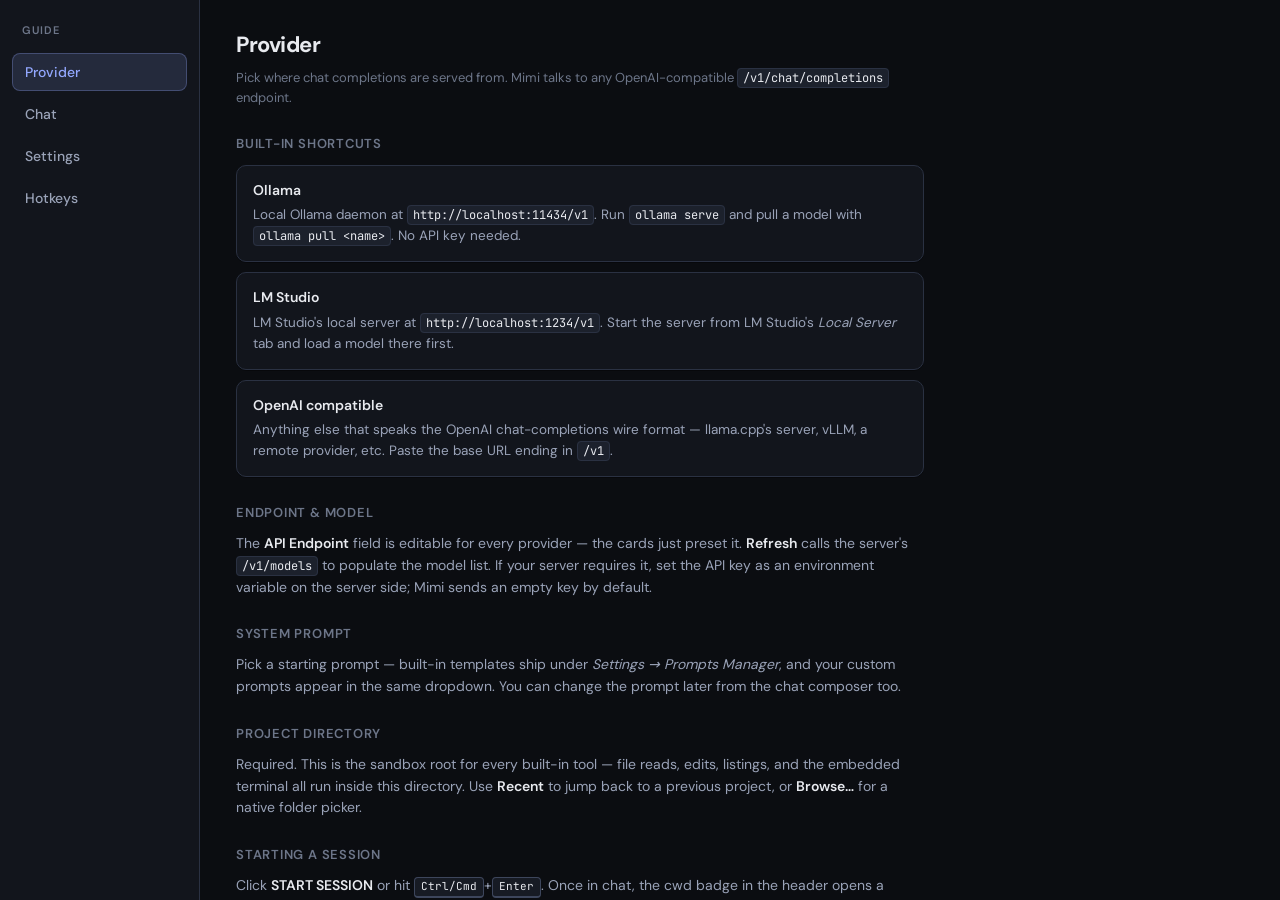
==== commit c8053382: "Add Inline Designer behind opt-in, refresh help docs" ====
--- a/src/frontend/help.html
+++ b/src/frontend/help.html
@@ -214,7 +214,7 @@
       <p>The <strong>API Endpoint</strong> field is editable for every provider — the cards just preset it. <strong>Refresh</strong> calls the server's <code>/v1/models</code> to populate the model list. If your server requires it, set the API key as an environment variable on the server side; Mimi sends an empty key by default.</p>
 
       <h2>System prompt</h2>
-      <p>Pick a starting prompt — built-in templates ship under <em>Settings → System Prompts</em>, and your custom prompts appear in the same dropdown. You can change the prompt later from the chat composer too.</p>
+      <p>Pick a starting prompt — built-in templates ship under <em>Settings → Prompts Manager</em>, and your custom prompts appear in the same dropdown. You can change the prompt later from the chat composer too.</p>
 
       <h2>Project directory</h2>
       <p>Required. This is the sandbox root for every built-in tool — file reads, edits, listings, and the embedded terminal all run inside this directory. Use <strong>Recent</strong> to jump back to a previous project, or <strong>Browse…</strong> for a native folder picker.</p>
@@ -246,23 +246,41 @@
       <h2>Extended thinking</h2>
       <p>The <strong>thinking</strong> badge toggles whether the request asks the model for its hidden reasoning track. When on, thinking blocks render as collapsible cards above the reply. Toggle from the badge, with <kbd>Ctrl/Cmd</kbd>+<kbd>T</kbd>, or the <code>/think</code> slash command.</p>
 
-      <h2>Accept Edits</h2>
-      <p>The <strong>Accept Edits</strong> badge controls the tool permission flow. When <em>off</em>, every mutating tool call (edits, file moves, terminal writes you've gated, etc.) opens a permission modal. When <em>on</em>, calls run immediately — still sandboxed to the project directory. Toggle from the badge, with <kbd>Shift</kbd>+<kbd>Tab</kbd>, or <code>/autoedit</code>.</p>
+      <h2>Permission modes</h2>
+      <p>The mode badge in the input bar is the tool-permission policy in effect. Mimi ships with two built-in modes — <strong>Default</strong> (read-only tools allowed, mutating tools ask) and <strong>Accept Edits</strong> (everything auto-allowed, still sandboxed to the project directory). You can edit either, clone them, or add your own under <em>Settings → Tools</em>.</p>
+      <ul>
+        <li><strong>Click</strong> the badge to cycle to the next mode (wraps around).</li>
+        <li><kbd>Shift</kbd>+<kbd>Tab</kbd> does the same.</li>
+        <li><code>/mode</code> (or right-clicking the badge) opens a picker if you'd rather choose by name.</li>
+      </ul>
+      <p><strong>Note on <code>render_inline_html</code>:</strong> both shipped modes set this tool to <em>Off</em> by default — many small models struggle with it. Flip it to <em>Allow</em> in <em>Settings → Tools</em>, and turn on the matching <strong>Inline Designer</strong> append entry under <em>Settings → Prompt Settings</em>, to enable the capability. See the <em>Inline Designer</em> section below.</p>
 
       <div class="card">
         <div class="card-title">The tool-permission modal</div>
-        <div class="card-body">Shows the tool name and a preview of the action. <kbd>Ctrl/Cmd</kbd>+<kbd>Enter</kbd> allows, <kbd>Esc</kbd> denies. Use the deny-reason field (<kbd>Alt</kbd>+<kbd>Esc</kbd> to focus it) to give the model a hint about what to do differently.</div>
+        <div class="card-body">Shown only when the active mode marks the tool as <em>ask</em>. Lists the tool name and a preview of the action. <kbd>Ctrl/Cmd</kbd>+<kbd>Enter</kbd> allows, <kbd>Esc</kbd> denies. The deny-reason field (<kbd>Alt</kbd>+<kbd>Esc</kbd> to focus) lets you tell the model what to do differently.</div>
       </div>
 
       <h2>System prompts</h2>
-      <p>The prompt badge in the input bar shows the active system prompt. Click it (or <kbd>Ctrl/Cmd</kbd>+<kbd>P</kbd>, or <code>/system</code>) to switch. Manage the full library under <em>Settings → System Prompts</em>.</p>
+      <p>The prompt badge in the input bar shows the active system prompt. Click it (or <kbd>Ctrl/Cmd</kbd>+<kbd>P</kbd>, or <code>/system</code>) to switch. Manage the full library under <em>Settings → Prompts Manager</em>.</p>
+      <ul>
+        <li><kbd>Ctrl/Cmd</kbd>+<kbd>Shift</kbd>+<kbd>Tab</kbd> cycles to the next prompt that has its <strong>Cycle on Ctrl+Shift+Tab</strong> toggle on. Capability primers like <em>Inline Designer</em> ship with cycle off so they don't surprise you, but they're still pickable from the picker / <code>/system</code>.</li>
+        <li>Stack additional prompts onto the active one under <em>Settings → Prompt Settings</em> — useful for layering capability primers or persona overlays without editing your main prompt.</li>
+      </ul>
+
+      <h2>Inline Designer (<code>render_inline_html</code>)</h2>
+      <p>When the <code>render_inline_html</code> tool is enabled, the model can render a self-contained HTML/CSS/JS fragment as an in-chat card — useful for infographics, small charts, layout mockups, or interactive explainers. The fragment runs in a sandboxed iframe with no network and no parent access.</p>
+      <ul>
+        <li><strong>Disabled by default.</strong> Turn the tool to <em>Allow</em> under <em>Settings → Tools</em> for whichever mode(s) should have it, and enable the matching <strong>Inline Designer</strong> append entry under <em>Settings → Prompt Settings</em> so the model knows how to use it.</li>
+        <li>Each rendered card has <strong>Copy HTML</strong> and <strong>Download</strong> buttons in its toolbar to lift the model-generated source to your clipboard or save it as a <code>.html</code> file.</li>
+        <li>The iframe auto-resizes to its content. If the card looks wrong, the underlying source is in your clipboard one click away.</li>
+      </ul>
 
       <h2>Slash commands</h2>
       <p>Type <kbd>/</kbd> at the start of an empty composer for the menu, or just type the command and send.</p>
       <ul>
         <li><code>/clear</code> — wipe the conversation context.</li>
         <li><code>/think</code> — toggle extended thinking.</li>
-        <li><code>/autoedit</code> — toggle Accept-Edits.</li>
+        <li><code>/mode</code> — open the permission-mode picker.</li>
         <li><code>/model</code> — open the model picker.</li>
         <li><code>/system</code> — open the system-prompt picker.</li>
         <li><code>/save-md</code> — export the conversation as Markdown.</li>
@@ -283,7 +301,8 @@
       </ul>
 
       <h2>Copy &amp; export</h2>
-      <p>Each message, thinking block, and tool card has a copy button that lifts the raw content to your clipboard. For full-conversation export, use <code>/save-md</code> or <code>/save-json</code>.</p>
+      <p>Each message, thinking block, and tool card has a copy button that lifts the raw content to your clipboard. Inline-Designer cards add <strong>Copy HTML</strong> / <strong>Download</strong>. For full-conversation export, use <code>/save-md</code> or <code>/save-json</code>.</p>
+      <p>Clipboard plumbing is configurable under <em>Settings → System</em> — useful on Linux where Wayland sessions need <code>wl-copy</code> while X11 wants <code>xclip</code>. The default is <em>Auto Detect</em> which picks the right binary based on your session.</p>
     </section>
 
     <!-- ─────────── SETTINGS ─────────── -->
@@ -291,12 +310,23 @@
       <h1>Settings</h1>
       <p class="help-lede">Open from the gear button in any header or with <kbd>Ctrl/Cmd</kbd>+<kbd>,</kbd>. Same hotkey closes it. Cycle tabs with <kbd>Ctrl</kbd>+<kbd>PgUp</kbd>/<kbd>PgDn</kbd> (or <kbd>Cmd</kbd>+<kbd>Shift</kbd>+<kbd>[</kbd>/<kbd>]</kbd> on macOS).</p>
 
-      <h2>System Prompts</h2>
+      <h2>Prompts Manager</h2>
       <p>A library of system prompts, stored under <code>~/.mimi-chat/</code>. The left pane lists prompts; the right pane is the editor.</p>
       <ul>
         <li><strong>+ Add from template</strong> seeds a new prompt from one of the built-in role templates (coding agent, writing editor, tutor, brainstorm partner, etc.).</li>
         <li><strong>+ New</strong> creates a blank prompt; <strong>Clone</strong> duplicates the selected one; <strong>Delete</strong> removes it.</li>
+        <li><strong>Cycle on Ctrl+Shift+Tab</strong> toggle in each prompt's editor header decides whether <kbd>Ctrl/Cmd</kbd>+<kbd>Shift</kbd>+<kbd>Tab</kbd> visits it. Capability primers (e.g. <em>Inline Designer</em>) ship with this off — they're still pickable from <code>/system</code> / <kbd>Ctrl/Cmd</kbd>+<kbd>P</kbd>.</li>
         <li>The <em>active</em> prompt is set from the chat composer or the setup screen, not here.</li>
+      </ul>
+
+      <h2>Prompt Settings</h2>
+      <p>A sortable stack of <em>additional</em> prompts to append after the active system prompt — useful for layering capability primers or persona overlays without editing your main prompt. Each row has its own append toggle so you can keep an entry pinned but skip it for a session.</p>
+      <ul>
+        <li><strong>Drag rows</strong> to reorder. Stacked prompts are concatenated in the order shown.</li>
+        <li><strong>Append</strong> checkbox on each row — when off, the entry stays in the stack but is skipped when composing the system message. Handy for debugging or A/B-ing primers.</li>
+        <li><strong>+ Add prompt</strong> opens a menu of prompts not already pinned.</li>
+        <li>The <strong>Inline Designer</strong> entry ships pinned but with append off — flip it on (and enable <code>render_inline_html</code> in your mode) to teach the model the capability.</li>
+        <li>Edit each prompt's body in the <em>Prompts Manager</em> tab; this pane only controls stacking.</li>
       </ul>
 
       <h2>Sampling</h2>
@@ -314,8 +344,57 @@
       <p>Two sub-sections.</p>
       <ul>
         <li><strong><code>read_file</code> token cap</strong> — if a single read would return more than this many estimated tokens, the call is refused so the model re-reads in parts via <code>offset</code> and <code>limit</code>. Default <code>10000</code>.</li>
-        <li><strong>Built-in tools</strong> — per-tool permission policy (<em>Allow</em> or <em>Ask</em>). Read-only tools default to Allow; mutating tools default to Ask. The chat-side <strong>Accept Edits</strong> badge bypasses every Ask while it's on.</li>
-      </ul>
+        <li><strong>Permission modes</strong> — pick a mode from the dropdown to view or edit its per-tool permissions (<em>Allow</em>, <em>Ask</em>, or <em>Off</em>). Both built-in modes are editable; <em>Restore defaults</em> rolls a built-in back to its shipped settings. Use <em>Clone</em> to seed a custom mode from the current selection, then <em>Rename</em> or <em>Delete</em> to manage it. Cycle modes from the chat with the badge or <kbd>Shift</kbd>+<kbd>Tab</kbd>.</li>
+      </ul>
+
+      <h2>MCP Servers</h2>
+      <p>The <strong>MCP Servers</strong> section (under Tools in Settings) lets you connect external tool servers that speak the <strong>Model Context Protocol</strong> (MCP). Any MCP-compatible server can expose additional tools to the model alongside Mimi's built-in ones.</p>
+
+      <div class="card">
+        <div class="card-title">Adding a server</div>
+        <div class="card-body">Click <strong>+ Add server</strong> to create a new entry. Expand the card to configure it:
+          <ul>
+            <li><strong>Display name</strong> — a label for the sidebar; the server's <em>id</em> (used internally) is derived from this.</li>
+            <li><strong>Command</strong> — the executable to launch, e.g. <code>npx</code>, <code>uvx</code>, or an absolute path.</li>
+            <li><strong>Arguments</strong> — one per line. For example, <code>-y</code> on one line, then <code>@modelcontextprotocol/server-filesystem</code>, then <code>~/projects</code>.</li>
+            <li><strong>Environment</strong> — optional <code>KEY=VALUE</code> pairs, one per line. Useful for passing API tokens.</li>
+            <li><strong>Working directory</strong> — optional; leave empty to inherit the app's working directory.</li>
+          </ul>
+        </div>
+      </div>
+
+      <div class="card">
+        <div class="card-title">Lifecycle controls</div>
+        <div class="card-body">Each server card shows a status badge (<em>running</em>, <em>starting…</em>, <em>error</em>, or <em>stopped</em>) and three buttons:
+          <ul>
+            <li><strong>Start</strong> — launches the subprocess and runs MCP handshake + tool discovery.</li>
+            <li><strong>Stop</strong> — gracefully shuts down the server process.</li>
+            <li><strong>Refresh</strong> — stops then restarts (useful after updating the server or its config).</li>
+          </ul>
+        </div>
+      </div>
+
+      <div class="card">
+        <div class="card-title">Toggles</div>
+        <div class="card-body">
+          <ul>
+            <li><strong>Enabled</strong> — uncheck to keep the configuration saved but block all tool calls to that server. The model won't see its tools.</li>
+            <li><strong>Auto-start</strong> — when checked, the server launches automatically when Mimi starts.</li>
+          </ul>
+        </div>
+      </div>
+
+      <div class="card">
+        <div class="card-title">Tool discovery &amp; permissions</div>
+        <div class="card-body">Once running, the server's tools appear under the card, namespaced as <code>mcp__&lt;server_id&gt;__&lt;tool_name&gt;</code>. Each tool gets per-mode permissions (<em>Allow</em>, <em>Ask</em>, or <em>Off</em>) — newly discovered tools default to <em>Ask</em>. Edit permissions inline or from the permission-mode editor above.</div>
+      </div>
+
+      <div class="card">
+        <div class="card-title">Debugging</div>
+        <div class="card-body">If a server has emitted to stderr, a collapsible <em>Recent stderr</em> section appears at the bottom of its card showing the last few lines of output — helpful for diagnosing startup failures or runtime errors.</div>
+      </div>
+
+      <p>Server configurations are persisted in <code>~/.mimi-chat/mcp.json</code>. Deleting a server (double-click <em>Delete server</em> to confirm) stops the process and removes its tool permissions from all modes.</p>
 
       <h2>Ignore</h2>
       <p>Patterns matching these are skipped by file-listing/search tools and refused by file-touching tools. The goal is to keep small models from wasting context on caches, deps, and build outputs.</p>
@@ -323,6 +402,15 @@
         <li><strong>Honor project <code>.gitignore</code></strong> — when on, the project root's <code>.gitignore</code> is layered on top of the patterns below.</li>
         <li><strong>Patterns</strong> — one per line, <code>.gitignore</code> syntax. Negation (<code>!</code>) and trailing-slash directory rules work like in git. <code>#</code> starts a comment.</li>
       </ul>
+
+      <h2>System</h2>
+      <p>Host-system integration knobs. The big one today is which <strong>clipboard tool</strong> Mimi shells out to for copy buttons — relevant on Linux where Wayland and X11 need different binaries.</p>
+      <ul>
+        <li><strong>Auto Detect</strong> (default) — picks <code>wl-copy</code> on Wayland, <code>xclip</code> on X11, <code>pbcopy</code> on macOS, <code>clip</code> on Windows.</li>
+        <li><strong>xclip / wl-copy / pbcopy / clip</strong> — force a specific binary if auto-detect picks wrong.</li>
+        <li><strong>Other</strong> — type any custom shell command (e.g. <code>xsel --clipboard --input</code>); the text is fed to the command on stdin.</li>
+      </ul>
+      <p>The page shows which of the standard binaries are on your <code>PATH</code> so you know what's actually available. Settings persist to <code>~/.mimi-chat/system.json</code>.</p>
 
       <h2>DevTools</h2>
       <p>The <em>DevTools</em> button in the settings header opens Chromium's bundled inspector attached to this window. <kbd>Ctrl/Cmd</kbd>+<kbd>Shift</kbd>+<kbd>I</kbd> works from anywhere in the app.</p>
@@ -358,8 +446,9 @@
           <tr><td><kbd>/</kbd></td><td>Open the slash-command menu</td></tr>
           <tr><td><kbd>@</kbd></td><td>Insert a terminal-snapshot reference</td></tr>
           <tr><td><kbd>Ctrl/Cmd</kbd>+<kbd>T</kbd></td><td>Toggle extended thinking</td></tr>
-          <tr><td><kbd>Shift</kbd>+<kbd>Tab</kbd></td><td>Toggle Accept-Edits</td></tr>
+          <tr><td><kbd>Shift</kbd>+<kbd>Tab</kbd></td><td>Cycle to the next permission mode</td></tr>
           <tr><td><kbd>Ctrl/Cmd</kbd>+<kbd>P</kbd></td><td>Toggle the system-prompt picker</td></tr>
+          <tr><td><kbd>Ctrl/Cmd</kbd>+<kbd>Shift</kbd>+<kbd>Tab</kbd></td><td>Cycle to the next cyclable system prompt</td></tr>
           <tr><td><kbd>Ctrl/Cmd</kbd>+<kbd>Z</kbd> / <kbd>Y</kbd></td><td>Undo / redo composer text</td></tr>
         </table>
       </div>
--- a/src/frontend/theme.css
+++ b/src/frontend/theme.css
@@ -1627,6 +1627,80 @@
   opacity: 0.45;
   cursor: not-allowed;
 }
+.modes-toolbar {
+  display: flex;
+  gap: 8px;
+  align-items: center;
+  flex-wrap: wrap;
+  margin-bottom: 8px;
+}
+.modes-toolbar .modes-dd-wrap {
+  flex: 1 1 220px;
+  min-width: 200px;
+}
+.modes-toolbar .act-btn {
+  flex: 0 0 auto;
+}
+.modes-toolbar .act-btn:disabled {
+  opacity: 0.4;
+  cursor: not-allowed;
+}
+.modes-dd-row {
+  display: flex;
+  align-items: center;
+  gap: 8px;
+  cursor: grab;
+  user-select: none;
+  position: relative;
+}
+.modes-dd-row:active {
+  cursor: grabbing;
+}
+.modes-dd-handle {
+  display: inline-flex;
+  align-items: center;
+  justify-content: center;
+  width: 14px;
+  flex: 0 0 auto;
+  color: var(--text-faint);
+  font-size: 12px;
+  letter-spacing: -2px;
+  cursor: grab;
+}
+.modes-dd-row:hover .modes-dd-handle {
+  color: var(--text-secondary);
+}
+.modes-dd-label {
+  flex: 1 1 auto;
+  min-width: 0;
+  overflow: hidden;
+  text-overflow: ellipsis;
+  white-space: nowrap;
+}
+.modes-dd-row.dragging {
+  opacity: 0.45;
+}
+.modes-dd-row.drop-before::before,
+.modes-dd-row.drop-after::after {
+  content: '';
+  position: absolute;
+  left: 6px;
+  right: 6px;
+  height: 2px;
+  background: var(--accent);
+  border-radius: 1px;
+  pointer-events: none;
+}
+.modes-dd-row.drop-before::before {
+  top: -1px;
+}
+.modes-dd-row.drop-after::after {
+  bottom: -1px;
+}
+.dd-item.selected {
+  color: var(--accent);
+  font-weight: 600;
+}
 .prompt-tpl-wrap {
   position: relative;
 }
@@ -1861,6 +1935,17 @@
   background: var(--rose-muted);
   color: #fecdd3;
 }
+.act-btn.del.confirming,
+.act-btn.del.confirming:hover {
+  background: var(--rose);
+  border-color: var(--rose);
+  color: #fff;
+  animation: act-btn-confirm-pulse 1.2s ease-in-out infinite;
+}
+@keyframes act-btn-confirm-pulse {
+  0%, 100% { box-shadow: 0 0 0 0 rgba(251, 113, 133, 0.55); }
+  50%      { box-shadow: 0 0 0 4px rgba(251, 113, 133, 0); }
+}
 
 .edit-area {
   border-top: 1px solid var(--border);
@@ -2301,6 +2386,9 @@
   border-radius: var(--radius-lg);
   box-shadow: var(--shadow-md);
   padding: 20px 22px 18px;
+  /* Hard-clip any child that overflows; individual children opt into scroll. */
+  overflow: hidden;
+  min-height: 0;
 }
 .modal-title {
   font-size: 15px;
@@ -2313,6 +2401,20 @@
   color: var(--text-muted);
   line-height: 1.45;
   margin-bottom: 12px;
+  /* Hard cap on the description height so prompt-instruction-style tool
+     descriptions can't push the action buttons past the modal's bottom. */
+  max-height: 9em;
+  overflow-y: auto;
+  white-space: pre-wrap;
+  word-break: break-word;
+  text-align: left;
+  flex: 0 0 auto;
+  min-height: 0;
+}
+.modal-sub:not(:empty) {
+  /* Faint left rail signals "this is content from the tool, may scroll." */
+  border-left: 2px solid var(--border);
+  padding: 2px 0 2px 10px;
 }
 .modal-preview {
   flex: 1;
@@ -2539,6 +2641,244 @@
   font-size: 12.5px;
   font-family: var(--mono);
   white-space: pre-wrap;
+}
+
+.tool-card-mcp-desc {
+  font-size: 12px;
+  color: var(--text-muted);
+  margin: 2px 0 6px;
+  white-space: pre-wrap;
+  word-break: break-word;
+  /* MCP descriptions can be long prompt instructions — cap + scroll so the
+     perm modal's action buttons stay reachable. */
+  max-height: 9em;
+  overflow-y: auto;
+  border-left: 2px solid var(--border);
+  padding: 2px 0 2px 10px;
+}
+
+/* render_inline_html — sandboxed iframe rendered as a tool card body.
+   The frame is intentionally chrome-light: a small meta line above
+   ("title · bytes · sandboxed") doubles as a "this is AI-generated content"
+   marker so a UI rendered inside cannot impersonate the host. */
+.inline-designer {
+  margin: 2px 0 4px;
+  display: flex;
+  flex-direction: column;
+  gap: 6px;
+}
+.inline-designer-toolbar {
+  display: flex;
+  align-items: center;
+  justify-content: space-between;
+  gap: 8px;
+  flex-wrap: wrap;
+}
+.inline-designer-meta {
+  font-size: 11.5px;
+  color: var(--text-faint);
+  font-family: var(--mono);
+  letter-spacing: 0.02em;
+}
+.inline-designer-actions {
+  display: inline-flex;
+  gap: 6px;
+}
+.inline-designer-btn {
+  font: inherit;
+  font-size: 11.5px;
+  padding: 3px 8px;
+  border: 1px solid var(--border);
+  border-radius: var(--radius-sm);
+  background: var(--surface);
+  color: var(--text);
+  cursor: pointer;
+}
+.inline-designer-btn:hover { background: var(--surface-muted); }
+.inline-designer-btn-ok { background: rgba(76, 175, 80, 0.18); border-color: rgba(76, 175, 80, 0.4); }
+.inline-designer-frame {
+  width: 100%;
+  /* Default height; replaced at runtime by the iframe's reported scrollHeight
+     (clamped) once the document inside posts back a measurement. */
+  height: 480px;
+  max-height: 90vh;
+  border: 1px solid var(--border);
+  border-radius: var(--radius-sm);
+  background: var(--surface-muted);
+  /* color-scheme is also set inside the iframe document, but having it on
+     the element nudges the browser to render scrollbars to match. */
+  color-scheme: light dark;
+  transition: height 0.12s ease;
+}
+
+/* Settings → Prompt Settings: sortable stack of appended prompts. */
+.prompt-stack {
+  display: flex;
+  flex-direction: column;
+  gap: 6px;
+  margin-bottom: 10px;
+}
+.prompt-stack-empty {
+  font-size: 13px;
+  color: var(--text-faint);
+  padding: 10px 4px;
+}
+.prompt-stack-row {
+  display: flex;
+  align-items: center;
+  gap: 10px;
+  padding: 8px 10px;
+  border: 1px solid var(--border);
+  border-radius: var(--radius-sm);
+  background: var(--surface);
+  cursor: grab;
+  user-select: none;
+  position: relative;
+}
+.prompt-stack-row.dragging { opacity: 0.5; cursor: grabbing; }
+.prompt-stack-row.drop-before::before,
+.prompt-stack-row.drop-after::after {
+  content: "";
+  position: absolute;
+  left: 6px; right: 6px;
+  height: 2px;
+  background: var(--accent, #4caf50);
+  border-radius: 2px;
+}
+.prompt-stack-row.drop-before::before { top: -2px; }
+.prompt-stack-row.drop-after::after { bottom: -2px; }
+.prompt-stack-grip {
+  color: var(--text-faint);
+  font-size: 14px;
+  letter-spacing: -2px;
+  cursor: grab;
+}
+.prompt-stack-pos {
+  font-family: var(--mono);
+  font-size: 11px;
+  color: var(--text-faint);
+  min-width: 18px;
+  text-align: right;
+}
+.prompt-stack-name { flex: 1; }
+.prompt-stack-row.is-disabled .prompt-stack-name,
+.prompt-stack-row.is-disabled .prompt-stack-pos {
+  color: var(--text-faint);
+  text-decoration: line-through;
+  text-decoration-color: rgba(127,127,127,0.5);
+}
+.prompt-stack-row.is-disabled { opacity: 0.7; }
+.prompt-stack-toggle {
+  display: inline-flex;
+  align-items: center;
+  gap: 6px;
+  font-size: 12px;
+  color: var(--text-faint);
+  cursor: pointer;
+  user-select: none;
+  padding: 2px 6px;
+  border-radius: 4px;
+}
+.prompt-stack-toggle input { margin: 0; cursor: pointer; }
+.prompt-stack-toggle:hover { background: rgba(127,127,127,0.10); color: var(--text); }
+.prompt-stack-remove {
+  background: transparent;
+  border: 0;
+  color: var(--text-faint);
+  cursor: pointer;
+  padding: 2px 6px;
+  border-radius: 4px;
+  font: inherit;
+}
+.prompt-stack-remove:hover {
+  background: rgba(127,127,127,0.15);
+  color: var(--text);
+}
+.prompt-stack-toolbar {
+  display: flex;
+  gap: 8px;
+}
+
+/* Per-prompt "Cycle on Ctrl+Shift+Tab" toggle in the System Prompts editor header. */
+.prompt-cycle-toggle {
+  display: inline-flex;
+  align-items: center;
+  gap: 6px;
+  font-size: 12.5px;
+  color: var(--text-faint);
+  cursor: pointer;
+  padding: 4px 8px;
+  border-radius: var(--radius-sm);
+  user-select: none;
+}
+.prompt-cycle-toggle:hover { background: rgba(127,127,127,0.1); color: var(--text); }
+.prompt-cycle-toggle input { margin: 0; }
+
+/* MCP tool result cards */
+.mcp-preview-snippet {
+  margin: 6px 0 4px;
+  padding: 8px 10px;
+  background: var(--surface-muted);
+  border: 1px solid var(--border);
+  border-radius: var(--radius-sm);
+  font-size: 12.5px;
+  color: var(--text-secondary);
+  font-family: var(--mono);
+  white-space: pre-wrap;
+  word-break: break-word;
+  max-height: 84px;
+  overflow: hidden;
+  position: relative;
+}
+.mcp-preview-snippet-faint {
+  color: var(--text-faint);
+  font-style: italic;
+}
+.mcp-result-details {
+  margin-top: 6px;
+}
+.mcp-result-details > summary {
+  cursor: pointer;
+  font-size: 12px;
+  color: var(--text-secondary);
+  user-select: none;
+  padding: 4px 0;
+  list-style: none;
+}
+.mcp-result-details > summary::-webkit-details-marker { display: none; }
+.mcp-result-details > summary::before {
+  content: '▸ ';
+  display: inline-block;
+  width: 1em;
+  color: var(--text-muted);
+}
+.mcp-result-details[open] > summary::before { content: '▾ '; }
+.mcp-result-details[open] > summary {
+  margin-bottom: 6px;
+}
+.mcp-result-blocks {
+  display: flex;
+  flex-direction: column;
+  gap: 6px;
+}
+.mcp-block {
+  border-left: 2px solid var(--border);
+  padding-left: 8px;
+}
+.mcp-block-image img {
+  max-width: 100%;
+  max-height: 360px;
+  border-radius: var(--radius-sm);
+  border: 1px solid var(--border);
+}
+.mcp-block-resource .tool-card-row {
+  padding: 0;
+  border-bottom: none;
+}
+.mcp-result-args {
+  margin-top: 8px;
+  padding-top: 6px;
+  border-top: 1px dashed var(--border);
 }
 
 .tool-decision {
@@ -3000,3 +3340,249 @@
   border-color: var(--border-strong);
 }
 
+
+/* MCP servers settings */
+#mcp-servers-list {
+  display: flex;
+  flex-direction: column;
+  gap: 10px;
+  margin-bottom: 20px;
+}
+.mcp-empty {
+  padding: 16px 18px;
+  color: var(--text-muted);
+}
+.mcp-empty-title {
+  font-weight: 600;
+  font-size: 13px;
+  color: var(--text-secondary);
+  margin-bottom: 4px;
+}
+.mcp-empty-sub {
+  font-size: 12px;
+  line-height: 1.5;
+}
+.mcp-card {
+  padding: 0;
+  overflow: hidden;
+}
+.mcp-card-hdr {
+  display: flex;
+  align-items: center;
+  gap: 10px;
+  padding: 10px 14px;
+  user-select: none;
+  border-bottom: 1px solid var(--border);
+}
+.mcp-card-caret-btn {
+  display: inline-flex;
+  align-items: center;
+  justify-content: center;
+  width: 22px;
+  height: 22px;
+  padding: 0;
+  background: transparent;
+  border: 1px solid transparent;
+  border-radius: var(--radius-sm);
+  color: var(--text-muted);
+  cursor: pointer;
+  flex-shrink: 0;
+}
+.mcp-card-caret-btn:hover {
+  background: var(--surface-2);
+  border-color: var(--border);
+  color: var(--text);
+}
+.mcp-card-caret {
+  font-size: 12px;
+  line-height: 1;
+}
+.mcp-card-form-wrap {
+  padding: 12px 14px 14px;
+  border-bottom: 1px solid var(--border);
+}
+.mcp-card-tools {
+  padding: 12px 14px 14px;
+  display: flex;
+  flex-direction: column;
+  gap: 10px;
+}
+.mcp-card-title {
+  font-weight: 600;
+  font-size: 13px;
+  color: var(--text);
+  cursor: pointer;
+  user-select: none;
+  border-radius: var(--radius-sm);
+  padding: 2px 4px;
+  margin: -2px -4px;
+}
+.mcp-card-title:hover {
+  color: var(--accent);
+}
+.mcp-card-title:focus-visible {
+  outline: 2px solid var(--accent);
+  outline-offset: 1px;
+}
+.mcp-card-id {
+  font-family: var(--mono);
+  font-size: 11px;
+  color: var(--text-faint);
+}
+.mcp-card-tool-count {
+  font-size: 11px;
+  color: var(--text-muted);
+  margin-left: auto;
+  padding-right: 8px;
+}
+.mcp-card-actions {
+  display: inline-flex;
+  gap: 6px;
+}
+.mcp-card-body {
+  padding: 12px 14px 14px;
+  display: flex;
+  flex-direction: column;
+  gap: 14px;
+}
+.mcp-form {
+  display: flex;
+  flex-direction: column;
+  gap: 8px;
+}
+.mcp-form-row {
+  display: flex;
+  flex-direction: column;
+  gap: 4px;
+}
+.mcp-form-row-toggles,
+.mcp-form-row-buttons {
+  flex-direction: row;
+  align-items: center;
+  gap: 12px;
+  margin-top: 2px;
+}
+.mcp-form-label {
+  font-size: 11px;
+  letter-spacing: 0.04em;
+  text-transform: uppercase;
+  color: var(--text-muted);
+  font-weight: 600;
+}
+.mcp-form-hint {
+  text-transform: none;
+  letter-spacing: 0;
+  color: var(--text-faint);
+  font-weight: 400;
+  margin-left: 6px;
+}
+.mcp-toggle {
+  display: inline-flex;
+  align-items: center;
+  gap: 8px;
+  font-size: 12px;
+  color: var(--text-secondary);
+  cursor: pointer;
+}
+.mcp-state {
+  display: inline-block;
+  padding: 2px 8px;
+  border-radius: var(--radius-pill);
+  font-family: var(--mono);
+  font-size: 10.5px;
+  letter-spacing: 0.02em;
+  border: 1px solid var(--border);
+  color: var(--text-muted);
+  background: var(--surface-muted);
+  white-space: nowrap;
+}
+.mcp-state-ready {
+  color: var(--green);
+  background: var(--green-muted);
+  border-color: var(--green);
+}
+.mcp-state-starting {
+  color: var(--amber);
+  background: var(--amber-muted);
+  border-color: var(--amber);
+}
+.mcp-state-error {
+  color: var(--rose);
+  background: var(--rose-muted);
+  border-color: var(--rose);
+}
+.mcp-state-msg {
+  font-family: var(--mono);
+  font-size: 11px;
+  color: var(--rose);
+  white-space: nowrap;
+  overflow: hidden;
+  text-overflow: ellipsis;
+  max-width: 36ch;
+}
+.mcp-tools-hdr {
+  font-size: 12px;
+  color: var(--text-muted);
+  margin-top: 4px;
+}
+.mcp-tools-title {
+  font-weight: 600;
+  text-transform: uppercase;
+  letter-spacing: 0.04em;
+  font-size: 11px;
+  color: var(--text-secondary);
+}
+.mcp-tools-mode {
+  text-transform: none;
+  letter-spacing: 0;
+  font-weight: 400;
+  color: var(--text-faint);
+}
+.mcp-tool-list {
+  border: 1px solid var(--border);
+  border-radius: var(--radius-sm);
+  background: var(--surface);
+}
+.mcp-tool-row .tool-name {
+  display: flex;
+  gap: 8px;
+  align-items: baseline;
+}
+.mcp-tool-wire {
+  font-family: var(--mono);
+  color: var(--text-faint);
+  font-weight: 400;
+  font-size: 11px;
+}
+.mcp-tool-empty {
+  padding: 12px 14px;
+  border: 1px dashed var(--border);
+  border-radius: var(--radius-sm);
+  color: var(--text-muted);
+  font-size: 12px;
+  font-style: italic;
+}
+.mcp-stderr {
+  margin-top: 4px;
+}
+.mcp-stderr summary {
+  cursor: pointer;
+  font-size: 11px;
+  color: var(--text-muted);
+  list-style: none;
+  user-select: none;
+}
+.mcp-stderr summary::-webkit-details-marker { display: none; }
+.mcp-stderr-pre {
+  margin-top: 6px;
+  padding: 8px 10px;
+  background: var(--canvas);
+  border: 1px solid var(--border);
+  border-radius: var(--radius-sm);
+  font-family: var(--mono);
+  font-size: 11.5px;
+  white-space: pre-wrap;
+  max-height: 220px;
+  overflow: auto;
+  color: var(--text-secondary);
+}
